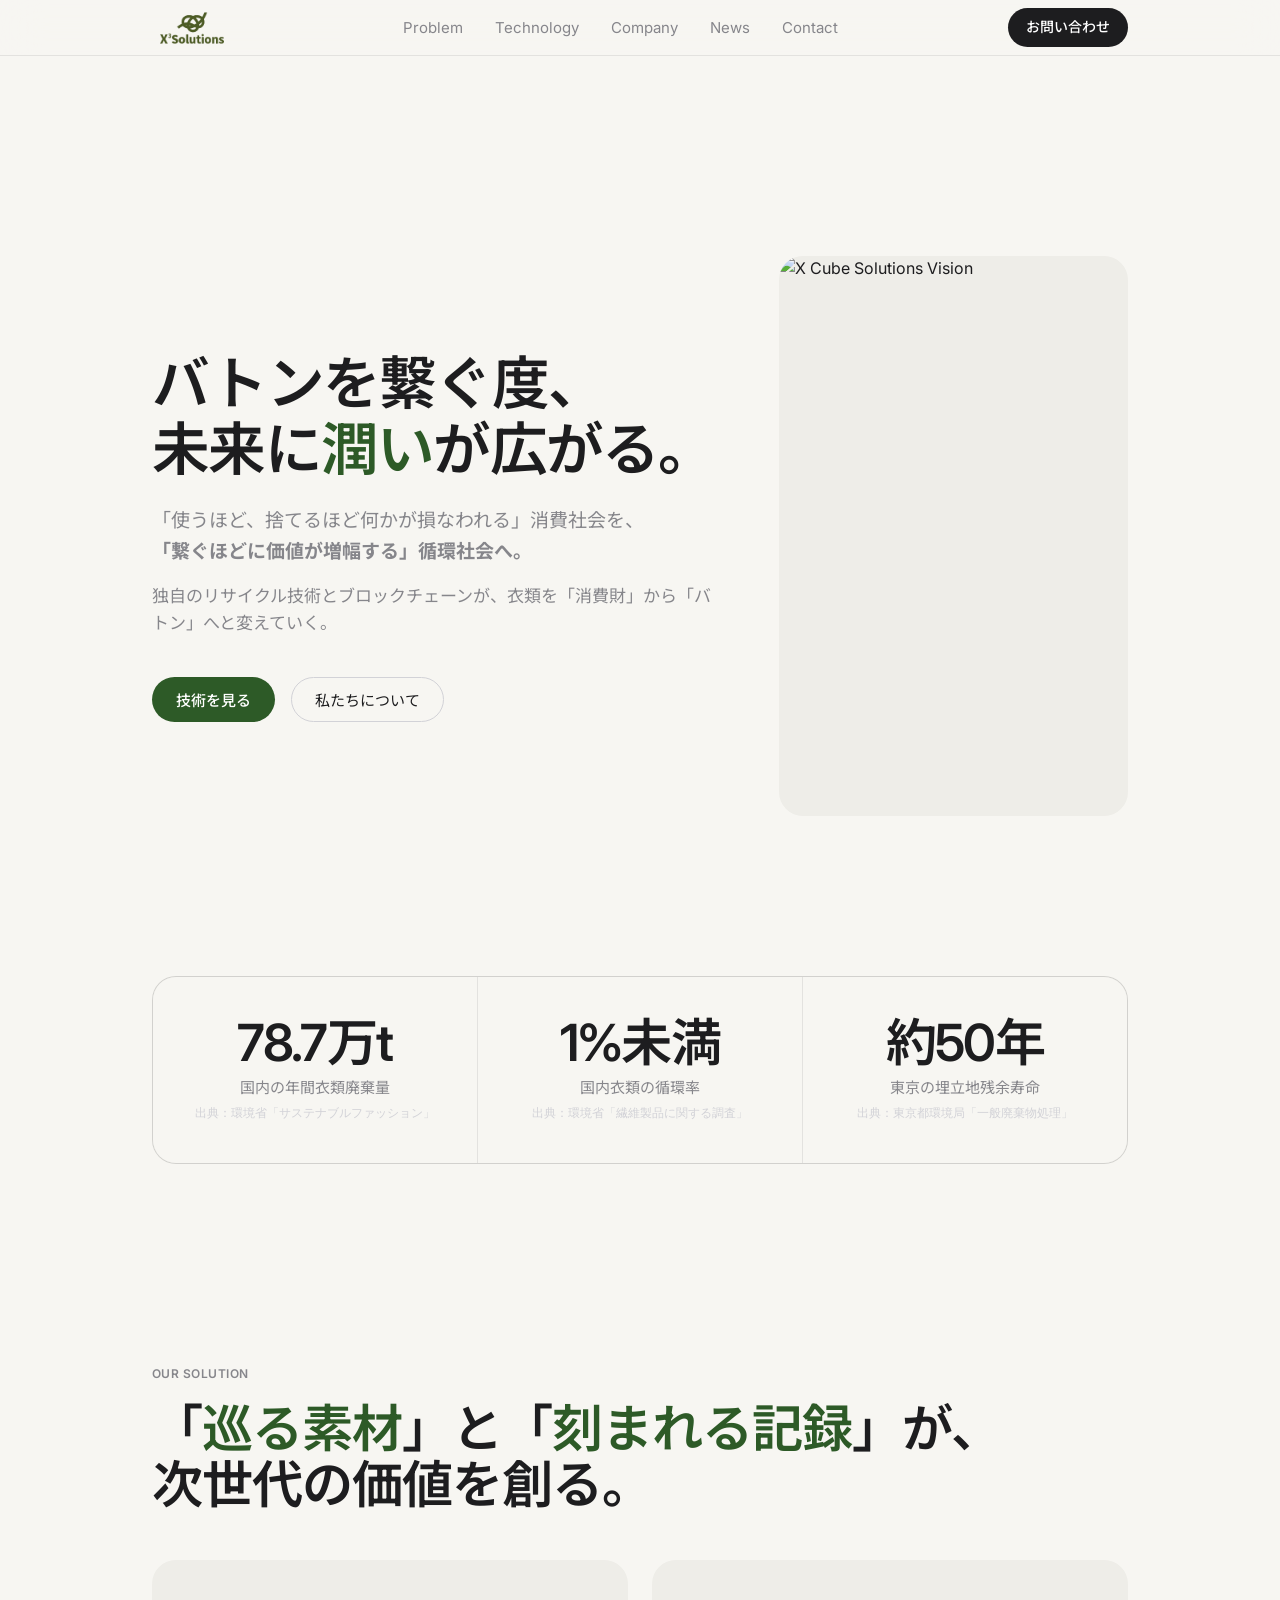
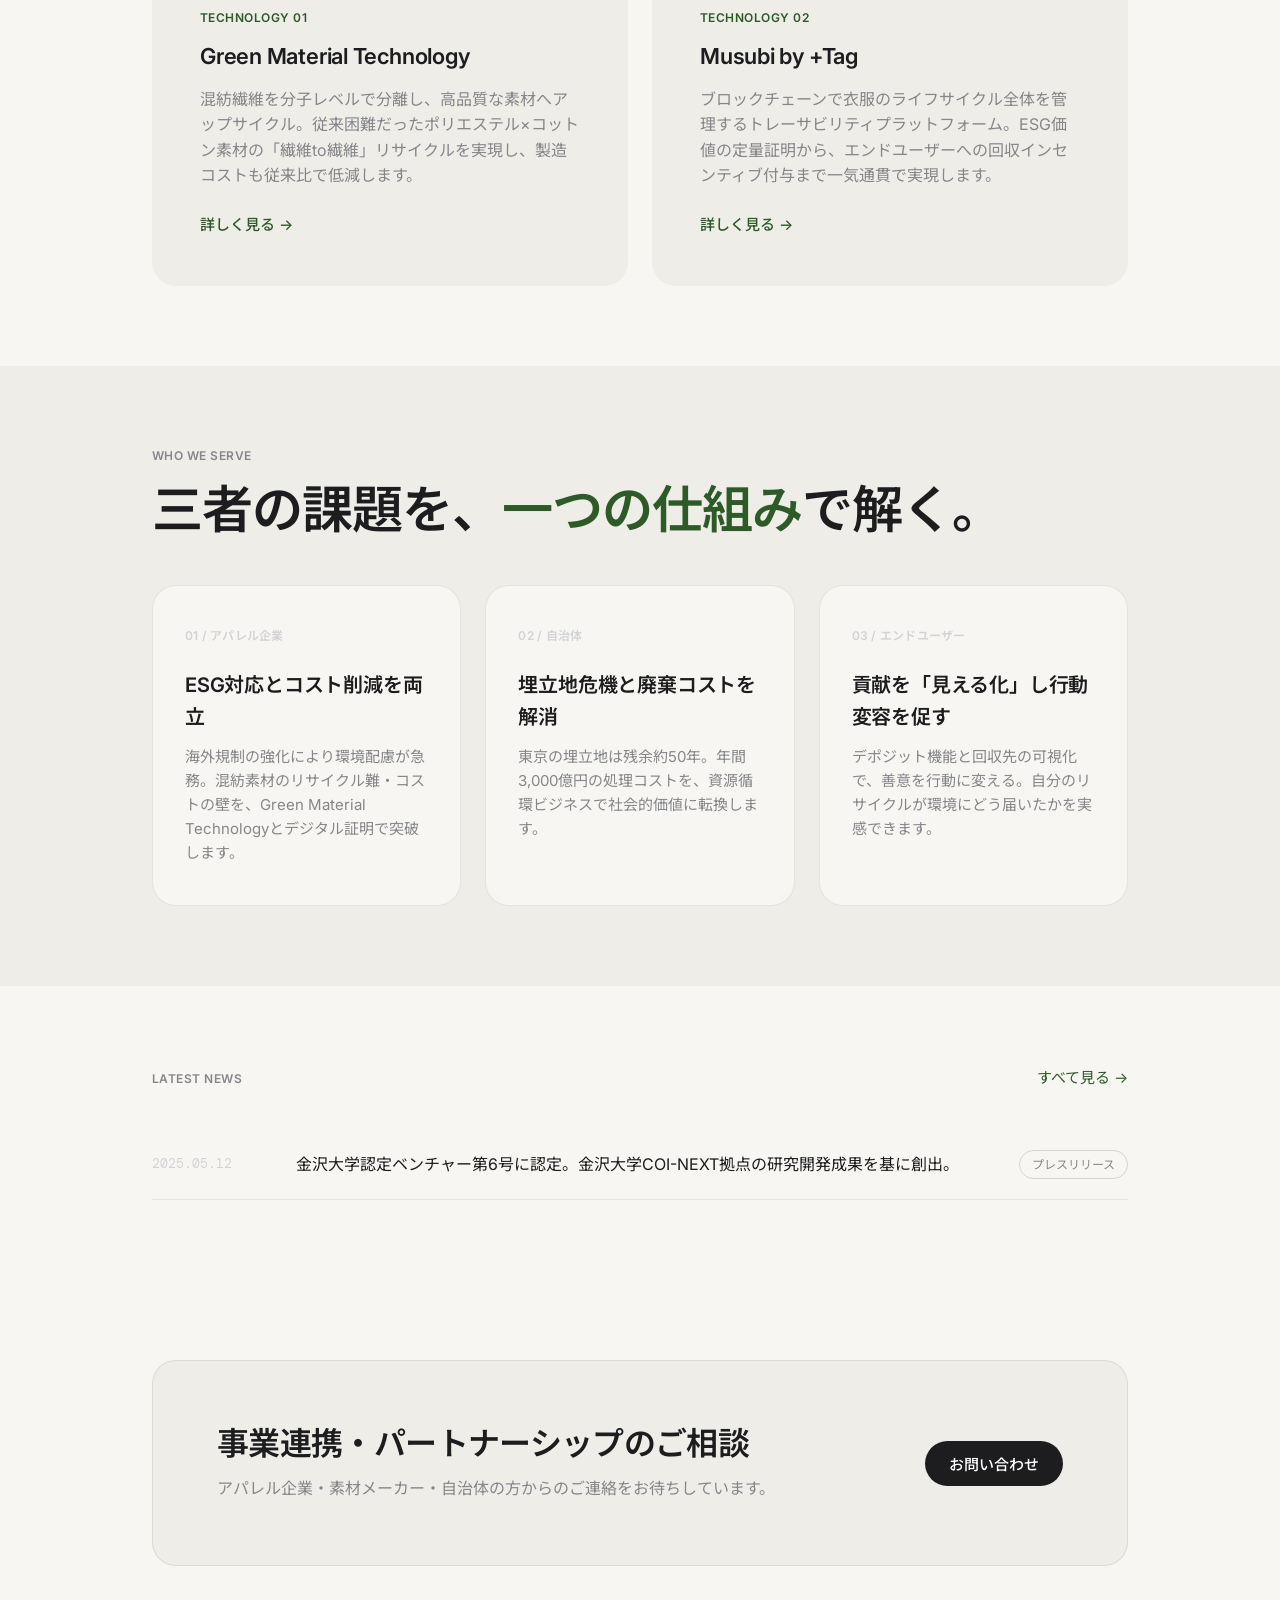
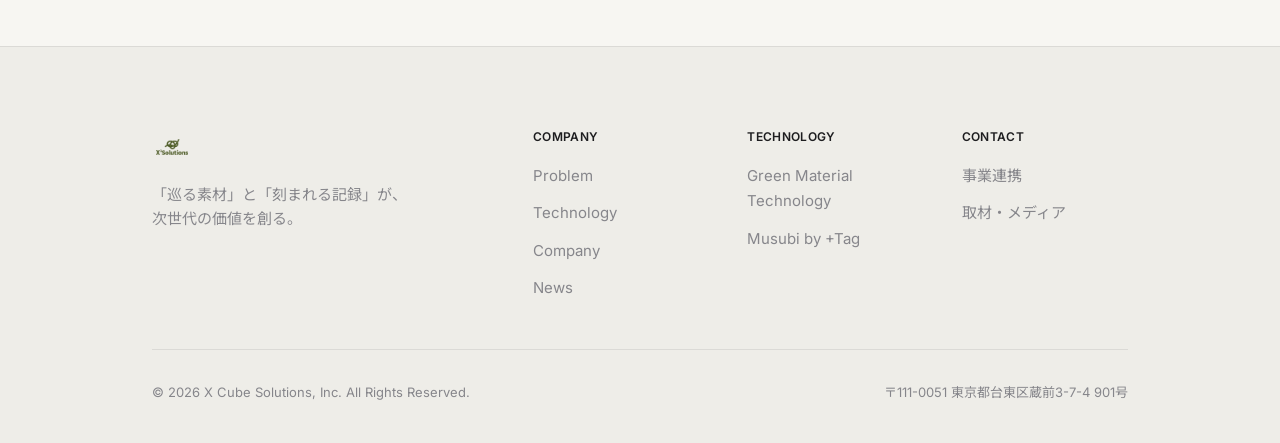
==== index.html @ 0c79f120 "Add files via upload" ====
<!DOCTYPE html>
<html lang="ja">
<head>
<meta charset="UTF-8">
<meta name="viewport" content="width=device-width, initial-scale=1.0">
<title>Home — X Cube Solutions</title>
<meta name="description" content="データ駆動型バイオ素材開発で社会の資源循環を加速します。">
<link rel="preconnect" href="https://fonts.googleapis.com">
<link href="https://fonts.googleapis.com/css2?family=Inter:wght@300;400;500;600;700&family=Noto+Sans+JP:wght@300;400;500;700&family=DM+Mono:wght@400;500&display=swap" rel="stylesheet">
<link rel="stylesheet" href="style.css">
</head>
<body>
<nav class="nav glass"><div class="nav-inner"><a href="" class="nav-logo"><img src="images/logo.png" alt="X Cube Solutions"></a><ul class="nav-links"><li><a href="problem/">Problem</a></li><li><a href="technology/">Technology</a></li><li><a href="company/">Company</a></li><li><a href="news/">News</a></li><li><a href="contact/">Contact</a></li></ul><a href="contact/" class="nav-cta">お問い合わせ</a></div></nav>
<div class="section">
    <div class="container">
      <div class="hero">
        <div class="hero-content">
          <h1 class="display fade-up">
            <span style="white-space:nowrap;">バトンを繋ぐ度、</span><br>
            <span style="white-space:nowrap;">未来に<em>潤い</em>が広がる。</span>
          </h1>
          <div class="fade-up delay-1" style="margin-top:24px;">
            <p class="body-lg">
              「使うほど、捨てるほど何かが損なわれる」消費社会を、<br>
              <strong>「繋ぐほどに価値が増幅する」循環社会へ。</strong>
            </p>
            <p class="body-md" style="margin-top:16px;">独自のリサイクル技術とブロックチェーンが、衣類を「消費財」から「バトン」へと変えていく。</p>
          </div>
          <div class="hero-actions fade-up delay-2">
            <button onclick="showPage('technology')" class="btn-primary">技術を見る</button>
            <button onclick="showPage('company')" class="btn-outline">私たちについて</button>
          </div>
        </div>
        <div class="hero-visual fade-up delay-1">
          <img src="images/images/hero_visual.jpg" alt="X Cube Solutions Vision">
        </div>
      </div>

      <div class="stat-strip fade-up">
        <div class="stat-strip-item">
          <div class="stat-num">78.7万t</div>
          <div class="stat-label">国内の年間衣類廃棄量</div>
          <div class="stat-cite">出典：環境省「サステナブルファッション」</div>
        </div>
        <div class="stat-strip-item">
          <div class="stat-num">1%未満</div>
          <div class="stat-label">国内衣類の循環率</div>
          <div class="stat-cite">出典：環境省「繊維製品に関する調査」</div>
        </div>
        <div class="stat-strip-item">
          <div class="stat-num">約50年</div>
          <div class="stat-label">東京の埋立地残余寿命</div>
          <div class="stat-cite">出典：東京都環境局「一般廃棄物処理」</div>
        </div>
      </div>
    </div>
  </div>

  <div class="section-sm">
    <div class="container">
      <div class="eyebrow fade-up">Our Solution</div>
      <h2 class="headline fade-up">「<em>巡る素材</em>」と「<em>刻まれる記録</em>」が、<br>次世代の価値を創る。</h2>
      <div class="solution-grid">
        <div class="solution-card fade-up delay-1">
          <div class="solution-card-tag">Technology 01</div>
          <h3>Green Material Technology</h3>
          <p>混紡繊維を分子レベルで分離し、高品質な素材へアップサイクル。従来困難だったポリエステル×コットン素材の「繊維to繊維」リサイクルを実現し、製造コストも従来比で低減します。</p>
          <button onclick="showPage('technology')" class="solution-card-link">詳しく見る →</button>
        </div>
        <div class="solution-card fade-up delay-2">
          <div class="solution-card-tag">Technology 02</div>
          <h3>Musubi by +Tag</h3>
          <p>ブロックチェーンで衣服のライフサイクル全体を管理するトレーサビリティプラットフォーム。ESG価値の定量証明から、エンドユーザーへの回収インセンティブ付与まで一気通貫で実現します。</p>
          <button onclick="showPage('technology')" class="solution-card-link">詳しく見る →</button>
        </div>
      </div>
    </div>
  </div>

  <div class="section-sm" style="background:var(--c-bg-secondary);">
    <div class="container">
      <div class="eyebrow fade-up">Who We Serve</div>
      <h2 class="headline fade-up">三者の課題を、<em>一つの仕組み</em>で解く。</h2>
      <div class="serve-grid">
        <div class="serve-card fade-up delay-1">
          <div class="serve-card-num">01 / アパレル企業</div>
          <h3>ESG対応とコスト削減を両立</h3>
          <p>海外規制の強化により環境配慮が急務。混紡素材のリサイクル難・コストの壁を、Green Material Technologyとデジタル証明で突破します。</p>
        </div>
        <div class="serve-card fade-up delay-2">
          <div class="serve-card-num">02 / 自治体</div>
          <h3>埋立地危機と廃棄コストを解消</h3>
          <p>東京の埋立地は残余約50年。年間3,000億円の処理コストを、資源循環ビジネスで社会的価値に転換します。</p>
        </div>
        <div class="serve-card fade-up delay-3">
          <div class="serve-card-num">03 / エンドユーザー</div>
          <h3>貢献を「見える化」し行動変容を促す</h3>
          <p>デポジット機能と回収先の可視化で、善意を行動に変える。自分のリサイクルが環境にどう届いたかを実感できます。</p>
        </div>
      </div>
    </div>
  </div>

  <div class="section-sm">
    <div class="container">
      <div style="display:flex;align-items:center;justify-content:space-between;margin-bottom:8px;">
        <div class="eyebrow" style="margin:0;">Latest News</div>
        <a href="#" onclick="showPage('news');return false;" style="font-size:15px;color:var(--c-moss);">すべて見る →</a>
      </div>
      <div class="news-list">
        <div class="news-item">
          <span class="news-date">2025.05.12</span>
          <span class="news-title">金沢大学認定ベンチャー第6号に認定。金沢大学COI-NEXT拠点の研究開発成果を基に創出。</span>
          <span class="news-tag">プレスリリース</span>
        </div>
      </div>
    </div>
  </div>

  <div class="container">
    <div class="cta-banner fade-up">
      <div>
        <h2>事業連携・パートナーシップのご相談</h2>
        <p>アパレル企業・素材メーカー・自治体の方からのご連絡をお待ちしています。</p>
      </div>
      <button onclick="showPage('contact')" class="btn-white">お問い合わせ</button>
    </div>
  </div>
</div>

<!-- PROBLEM -->
<footer class="footer"><div class="container"><div class="footer-top"><div class="footer-brand"><img src="images/logo.png" alt="X Cube Solutions" style="height:40px;width:auto;object-fit:contain;margin-bottom:16px;"><p>「巡る素材」と「刻まれる記録」が、<br>次世代の価値を創る。</p></div><div class="footer-col"><h4>Company</h4><ul><li><a href="problem/">Problem</a></li><li><a href="technology/">Technology</a></li><li><a href="company/">Company</a></li><li><a href="news/">News</a></li></ul></div><div class="footer-col"><h4>Technology</h4><ul><li><a href="technology/">Green Material Technology</a></li><li><a href="technology/">Musubi by +Tag</a></li></ul></div><div class="footer-col"><h4>Contact</h4><ul><li><a href="contact/">事業連携</a></li><li><a href="contact/">取材・メディア</a></li></ul></div></div><div class="footer-bottom"><span>© 2026 X Cube Solutions, Inc. All Rights Reserved.</span><span>〒111-0051 東京都台東区蔵前3-7-4 901号</span></div></div></footer>
<script src="main.js"></script>
</body>
</html>
---- style.css ----
:root {
  --c-ink: #1d1d1f;
  --c-ink-mid: #86868b;
  --c-ink-light: #d2d2d7;
  --c-bg: #f7f6f2;
  --c-bg-secondary: #eeede8;
  --c-bg-tertiary: #e2e0d9;
  --c-moss: #2d5a27;
  --c-moss-light: #4a8042;
  --c-moss-pale: rgba(45,90,39,0.07);
  --c-moss-muted: #c2d4bc;
  --c-accent: #1a3d17;
  --c-border: rgba(0,0,0,0.08);
  --c-border-strong: rgba(0,0,0,0.14);
  --f-sans: 'Inter','Noto Sans JP',-apple-system,BlinkMacSystemFont,sans-serif;
  --f-mono: 'DM Mono',monospace;
  --nav-h: 56px;
  --max-w: 1040px;
  --section-pad: 120px;
  --radius-sm: 12px; --radius-md: 18px; --radius-lg: 24px;
  --shadow-sm: 0 2px 8px rgba(0,0,0,0.04);
  --shadow-md: 0 8px 24px rgba(0,0,0,0.06);
}
*,*::before,*::after{box-sizing:border-box;margin:0;padding:0;}
html{scroll-behavior:smooth;}
body{font-family:var(--f-sans);background:var(--c-bg);color:var(--c-ink);font-size:16px;line-height:1.6;-webkit-font-smoothing:antialiased;}
a{color:inherit;text-decoration:none;}
img{display:block;max-width:100%;}
button{cursor:pointer;font-family:var(--f-sans);border:none;background:none;}

.glass{background:rgba(247,246,242,0.82);backdrop-filter:saturate(180%) blur(20px);-webkit-backdrop-filter:saturate(180%) blur(20px);}

/* NAV */
.nav{position:sticky;top:0;z-index:100;height:var(--nav-h);border-bottom:1px solid var(--c-border);display:flex;align-items:center;}
.nav-inner{width:100%;max-width:var(--max-w);margin:0 auto;padding:0 32px;display:flex;align-items:center;justify-content:space-between;}
.nav-logo{display:flex;align-items:center;gap:8px;}
.nav-logo img{height:80px;width:auto;object-fit:contain;}
.nav-links{display:flex;align-items:center;gap:32px;list-style:none;}
.nav-links a{font-size:15px;font-weight:400;color:var(--c-ink-mid);transition:color 0.2s;}
.nav-links a:hover,.nav-links a.active{color:var(--c-ink);}
.nav-cta{font-size:14px;font-weight:500;padding:8px 18px;background:var(--c-ink);color:white;border-radius:999px;transition:opacity 0.2s;}
.nav-cta:hover{opacity:0.8;}

/* LAYOUT */
.container{max-width:var(--max-w);margin:0 auto;padding:0 32px;}
.section{padding:var(--section-pad) 0;}
.section-sm{padding:80px 0;}
.divider{border:none;border-top:1px solid var(--c-border);}

/* TYPOGRAPHY */
.eyebrow{font-size:12px;font-weight:600;letter-spacing:0.04em;text-transform:uppercase;color:var(--c-ink-mid);margin-bottom:16px;}
.display{font-size:clamp(40px,4.5vw,64px);font-weight:600;line-height:1.15;letter-spacing:-0.03em;word-break:keep-all;}
.display em{font-style:normal;color:var(--c-moss);}
.headline{font-size:clamp(32px,4vw,52px);font-weight:600;line-height:1.1;letter-spacing:-0.02em;}
.headline em{font-style:normal;color:var(--c-moss);}
.body-lg{font-size:19px;line-height:1.6;color:var(--c-ink-mid);font-weight:400;}
.body-md{font-size:17px;line-height:1.6;color:var(--c-ink-mid);}
.body-sm{font-size:15px;line-height:1.6;color:var(--c-ink-mid);}

/* BUTTONS */
.btn-primary{display:inline-flex;align-items:center;gap:8px;font-size:15px;font-weight:500;padding:12px 24px;background:var(--c-moss);color:white;border-radius:999px;transition:all 0.2s;}
.btn-primary:hover{background:var(--c-accent);transform:scale(1.02);}
.btn-outline{display:inline-flex;align-items:center;gap:8px;font-size:15px;font-weight:400;padding:11px 23px;border:1px solid var(--c-ink-light);color:var(--c-ink);border-radius:999px;transition:all 0.2s;}
.btn-outline:hover{border-color:var(--c-ink);background:var(--c-bg-secondary);}
.btn-white{display:inline-flex;align-items:center;gap:8px;font-size:15px;font-weight:500;padding:12px 24px;background:white;color:var(--c-ink);border-radius:999px;white-space:nowrap;transition:transform 0.2s;}
.btn-white:hover{transform:scale(1.02);}

/* CTA BANNER */
.cta-banner{background:var(--c-bg-secondary);border-radius:var(--radius-lg);padding:64px;display:flex;align-items:center;justify-content:space-between;gap:40px;margin:80px 0;border:1px solid var(--c-border);}
.cta-banner h2{font-size:clamp(22px,3vw,32px);font-weight:600;color:var(--c-ink);line-height:1.2;letter-spacing:-0.02em;}
.cta-banner p{font-size:16px;color:var(--c-ink-mid);margin-top:12px;}
.cta-banner .btn-white{background:var(--c-ink);color:white;}

/* FOOTER */
.footer{background:var(--c-bg-secondary);color:var(--c-ink);padding:80px 0 40px;border-top:1px solid var(--c-border);}
.footer-top{display:grid;grid-template-columns:2fr 1fr 1fr 1fr;gap:48px;padding-bottom:48px;border-bottom:1px solid var(--c-border);}
.footer-brand p{font-size:15px;color:var(--c-ink-mid);line-height:1.6;margin-top:12px;max-width:280px;}
.footer-col h4{font-size:12px;font-weight:600;color:var(--c-ink);margin-bottom:16px;letter-spacing:0.03em;text-transform:uppercase;}
.footer-col ul{list-style:none;display:flex;flex-direction:column;gap:12px;}
.footer-col ul li a{font-size:15px;color:var(--c-ink-mid);transition:color 0.2s;}
.footer-col ul li a:hover{color:var(--c-ink);}
.footer-bottom{margin-top:32px;display:flex;align-items:center;justify-content:space-between;font-size:13px;color:var(--c-ink-mid);}

/* ANIMATIONS */
.fade-up{opacity:0;transform:translateY(24px);transition:opacity 0.8s cubic-bezier(0.16,1,0.3,1),transform 0.8s cubic-bezier(0.16,1,0.3,1);}
.fade-up.visible{opacity:1;transform:translateY(0);}
.delay-1{transition-delay:0.1s;} .delay-2{transition-delay:0.2s;} .delay-3{transition-delay:0.3s;}
 /* removed - nav is sticky not fixed */

/* SITE NAV */
.site-nav{background:var(--c-bg-secondary);border-bottom:1px solid var(--c-border);padding:0 32px;display:flex;overflow-x:auto;}
.site-nav-btn{padding:12px 18px;font-size:14px;font-weight:400;color:var(--c-ink-mid);border:none;background:none;border-bottom:2px solid transparent;margin-bottom:-1px;cursor:pointer;white-space:nowrap;font-family:var(--f-sans);transition:color 0.2s;}
.site-nav-btn.active{color:var(--c-moss);font-weight:600;border-bottom-color:var(--c-moss);}

/* HOME */
.hero{display:grid;grid-template-columns:1fr 1fr;align-items:center;gap:64px;padding:80px 0;}
.hero-visual{width:100%;height:560px;border-radius:var(--radius-lg);overflow:hidden;background:var(--c-bg-secondary);}
.hero-visual img{width:100%;height:100%;object-fit:cover;}
.hero-actions{margin-top:40px;display:flex;align-items:center;gap:16px;flex-wrap:wrap;}

.stat-strip{display:grid;grid-template-columns:repeat(3,1fr);gap:1px;background:var(--c-border);border:1px solid var(--c-border);border-radius:var(--radius-lg);overflow:hidden;margin-top:80px;}
.stat-strip-item{background:var(--c-bg);padding:40px;text-align:center;}
.stat-num{font-size:clamp(36px,4vw,52px);font-weight:600;line-height:1;letter-spacing:-0.03em;color:var(--c-ink);margin-bottom:8px;}
.stat-label{font-size:15px;color:var(--c-ink-mid);}
.stat-cite{font-size:12px;color:var(--c-ink-light);margin-top:4px;font-family:var(--f-mono);}

.solution-grid{display:grid;grid-template-columns:1fr 1fr;gap:24px;margin-top:48px;}
.solution-card{background:var(--c-bg-secondary);padding:48px;border-radius:var(--radius-lg);transition:transform 0.3s,background 0.3s;}
.solution-card:hover{transform:scale(1.01);background:var(--c-bg-tertiary);}
.solution-card-tag{font-size:12px;font-weight:600;color:var(--c-moss);margin-bottom:12px;letter-spacing:0.04em;text-transform:uppercase;}
.solution-card h3{font-size:22px;font-weight:600;letter-spacing:-0.01em;margin-bottom:12px;}
.solution-card p{font-size:16px;color:var(--c-ink-mid);line-height:1.6;}
.solution-card-link{margin-top:24px;font-size:15px;color:var(--c-moss);font-weight:500;display:inline-flex;align-items:center;gap:4px;cursor:pointer;background:none;border:none;font-family:var(--f-sans);}

.serve-grid{display:grid;grid-template-columns:repeat(3,1fr);gap:24px;margin-top:48px;}
.serve-card{padding:40px 32px;border:1px solid var(--c-border);border-radius:var(--radius-lg);background:var(--c-bg);}
.serve-card-num{font-size:12px;font-weight:600;color:var(--c-ink-light);margin-bottom:24px;letter-spacing:0.02em;}
.serve-card h3{font-size:20px;font-weight:600;margin-bottom:12px;letter-spacing:-0.01em;}
.serve-card p{font-size:15px;color:var(--c-ink-mid);line-height:1.6;}

.news-list{margin-top:40px;}
.news-item{display:grid;grid-template-columns:120px 1fr auto;gap:24px;align-items:center;padding:20px 0;border-bottom:1px solid var(--c-border);}
.news-date{font-family:var(--f-mono);font-size:13px;color:var(--c-ink-light);}
.news-title{font-size:16px;font-weight:400;}
.news-tag{font-size:12px;padding:4px 12px;border:1px solid var(--c-border-strong);border-radius:999px;color:var(--c-ink-mid);white-space:nowrap;}

/* PROBLEM */
.problem-hero{background:var(--c-bg-secondary);padding:100px 0 80px;text-align:center;}
.problem-grid{display:grid;grid-template-columns:repeat(3,1fr);gap:24px;margin-top:60px;}
.problem-item{padding:40px;background:var(--c-bg);border-radius:var(--radius-lg);border:1px solid var(--c-border);}
.problem-tag{font-size:12px;font-weight:600;color:var(--c-ink-mid);margin-bottom:16px;letter-spacing:0.02em;}
.problem-num{font-size:clamp(36px,4vw,52px);font-weight:700;color:var(--c-ink);line-height:1;letter-spacing:-0.03em;margin-bottom:12px;}
.problem-desc{font-size:15px;color:var(--c-ink-mid);line-height:1.5;}
.problem-detail-grid{display:grid;grid-template-columns:1fr 1fr;gap:32px;margin-top:48px;}
.problem-detail-card{background:var(--c-bg-secondary);border-radius:var(--radius-lg);padding:48px;}
.problem-detail-card h3{font-size:22px;font-weight:600;margin-bottom:16px;letter-spacing:-0.01em;}
.hint-box{margin-top:24px;padding:16px 20px;background:var(--c-moss-pale);border-radius:var(--radius-sm);font-size:15px;color:var(--c-moss);font-weight:500;}
.actor-grid{display:grid;grid-template-columns:repeat(3,1fr);gap:24px;margin-top:48px;}
.actor-card{padding:40px 32px;border-radius:var(--radius-lg);border:1px solid var(--c-border);background:var(--c-bg);}
.actor-card.highlight{background:var(--c-moss-pale);}
.actor-card h3{font-size:20px;font-weight:600;margin-bottom:20px;letter-spacing:-0.01em;}
.actor-card ul{list-style:none;padding:0;}
.actor-card ul li{font-size:15px;color:var(--c-ink-mid);padding:10px 0;border-bottom:1px solid var(--c-border);display:flex;gap:12px;line-height:1.5;}
.actor-card ul li::before{content:'—';color:var(--c-ink-light);flex-shrink:0;}
.actor-card ul li:last-child{border-bottom:none;}

/* TECHNOLOGY */
.tech-overview{display:grid;grid-template-columns:1fr 1fr;gap:80px;align-items:start;padding:80px 0;border-top:1px solid var(--c-border);border-bottom:1px solid var(--c-border);margin-top:60px;}
.tech-overview h2{font-size:30px;font-weight:600;line-height:1.2;margin-bottom:20px;letter-spacing:-0.01em;}
.tech-steps{display:flex;flex-direction:column;gap:0;}
.tech-step{display:flex;gap:20px;align-items:flex-start;padding:20px 0;border-bottom:1px solid var(--c-border);}
.tech-step:last-child{border-bottom:none;}
.tech-step-num{font-size:17px;font-weight:600;color:var(--c-moss);width:32px;flex-shrink:0;}
.tech-step h4{font-size:17px;font-weight:600;margin-bottom:6px;}
.tech-step p{font-size:15px;color:var(--c-ink-mid);line-height:1.5;}
.product-block{margin-top:120px;display:grid;grid-template-columns:1fr 2fr;gap:80px;align-items:start;padding-top:80px;border-top:1px solid var(--c-border);}
.product-label-col{position:sticky;top:80px;}
.product-label-col h2{font-size:36px;font-weight:600;line-height:1.1;letter-spacing:-0.02em;}
.product-label-col h2 em{font-style:italic;font-weight:400;color:var(--c-moss);}
.feature-list{display:flex;flex-direction:column;gap:24px;}
.feature-item{padding:40px;border-radius:var(--radius-lg);background:var(--c-bg-secondary);}
.feature-item h4{font-size:20px;font-weight:600;margin-bottom:12px;letter-spacing:-0.01em;}
.feature-item p{font-size:16px;color:var(--c-ink-mid);line-height:1.6;}
.diff-bar{margin-top:12px;background:var(--c-bg);border-radius:var(--radius-md);padding:24px;border:1px solid var(--c-border);}
.diff-grid{display:grid;grid-template-columns:1fr 1fr 1fr;gap:1px;background:var(--c-border);border:1px solid var(--c-border);border-radius:var(--radius-sm);overflow:hidden;margin-top:16px;}
.diff-cell{background:var(--c-bg);padding:16px;text-align:center;font-size:15px;}
.diff-cell.header{background:var(--c-bg-secondary);font-weight:600;font-size:13px;color:var(--c-ink);}
.diff-cell.us{color:var(--c-moss);font-weight:600;}
.diff-cell.no{color:var(--c-ink-mid);}

/* COMPANY */
.mission-block{text-align:center;margin-top:80px;background:var(--c-bg-secondary);border-radius:var(--radius-lg);padding:80px 64px;}
.mission-block blockquote{font-size:clamp(24px,3.5vw,40px);font-weight:600;line-height:1.2;letter-spacing:-0.02em;margin-bottom:32px;}
.mission-block blockquote strong{color:var(--c-moss);}
.vision-block{max-width:680px;margin:0 auto;font-size:17px;color:var(--c-ink-mid);line-height:1.6;}
.edo-section{display:grid;grid-template-columns:1fr 1fr;gap:80px;align-items:start;margin-top:120px;padding-top:80px;border-top:1px solid var(--c-border);}
.edo-timeline{display:flex;flex-direction:column;position:relative;padding-left:20px;border-left:2px solid var(--c-bg-tertiary);}
.edo-item{padding:0 0 48px 32px;position:relative;}
.edo-item:last-child{padding-bottom:0;}
.edo-dot{position:absolute;left:-41px;top:4px;width:18px;height:18px;border-radius:50%;background:var(--c-bg-tertiary);border:4px solid var(--c-bg);}
.edo-item.active .edo-dot{background:var(--c-moss);}
.edo-item h4{font-size:20px;font-weight:600;margin-bottom:10px;letter-spacing:-0.01em;}
.edo-item p{font-size:15px;color:var(--c-ink-mid);line-height:1.5;}
.founder-block{background:var(--c-bg-secondary);border-radius:var(--radius-lg);padding:64px;margin-top:80px;}
.founder-name{font-size:22px;font-weight:600;margin-bottom:4px;}
.founder-role{font-size:14px;color:var(--c-ink-mid);margin-bottom:28px;font-family:var(--f-mono);}
.founder-story{font-size:17px;color:var(--c-ink);line-height:1.7;}
.team-section{margin-top:120px;padding-top:80px;border-top:1px solid var(--c-border);}
.team-tagline{font-size:clamp(22px,3vw,36px);font-weight:600;line-height:1.2;margin-bottom:56px;letter-spacing:-0.02em;max-width:600px;}
.team-tagline em{font-style:normal;color:var(--c-moss);}
.team-grid{display:grid;grid-template-columns:repeat(3,1fr);gap:32px;}
.team-card{background:var(--c-bg);border:1px solid var(--c-border);border-radius:var(--radius-lg);padding:40px 32px;transition:transform 0.3s,box-shadow 0.3s;}
.team-card:hover{transform:translateY(-4px);box-shadow:var(--shadow-md);}
.team-avatar{width:88px;height:88px;border-radius:50%;background:var(--c-bg-secondary);margin-bottom:24px;overflow:hidden;}
.team-avatar img{width:100%;height:100%;object-fit:cover;}
.team-name{font-size:20px;font-weight:600;margin-bottom:4px;}
.team-role{font-size:13px;color:var(--c-moss);margin-bottom:16px;font-family:var(--f-mono);letter-spacing:0.04em;text-transform:uppercase;}
.team-bio{font-size:15px;color:var(--c-ink-mid);line-height:1.6;}

/* IMPACT */
.impact-placeholder{display:grid;grid-template-columns:repeat(4,1fr);gap:16px;margin-top:48px;}
.impact-stat{background:var(--c-bg);border:1px solid var(--c-border);border-radius:var(--radius-lg);padding:32px 24px;text-align:center;}
.impact-stat-num{font-size:36px;font-weight:700;color:var(--c-bg-tertiary);letter-spacing:-0.02em;border-bottom:1px dashed var(--c-border-strong);padding-bottom:12px;margin-bottom:12px;font-family:var(--f-mono);}
.impact-stat-label{font-size:14px;color:var(--c-ink-light);line-height:1.5;}
.sdg-grid{display:grid;grid-template-columns:repeat(4,1fr);gap:16px;margin-top:24px;}
.sdg-card{padding:20px;background:var(--c-bg);border-radius:var(--radius-md);text-align:center;border:1px solid var(--c-border);}
.sdg-num{font-size:24px;font-weight:700;color:var(--c-moss);}
.sdg-label{font-size:13px;color:var(--c-ink-mid);margin-top:4px;line-height:1.5;}

/* NEWS */
.news-grid{display:grid;grid-template-columns:repeat(3,1fr);gap:32px;margin-top:48px;}
.news-card{background:var(--c-bg);border-radius:var(--radius-lg);overflow:hidden;transition:transform 0.3s,box-shadow 0.3s;border:1px solid var(--c-border);display:block;}
.news-card:hover{transform:translateY(-4px);box-shadow:var(--shadow-md);}
.news-card-img{height:200px;background:var(--c-bg-secondary);overflow:hidden;}
.news-card-img img{width:100%;height:100%;object-fit:cover;}
.news-card-body{padding:32px;}
.news-card-meta{display:flex;align-items:center;gap:10px;margin-bottom:12px;}
.news-card-date{font-family:var(--f-mono);font-size:13px;color:var(--c-ink-light);}
.news-card h3{font-size:17px;font-weight:600;line-height:1.4;margin-bottom:8px;}
.news-card p{font-size:15px;color:var(--c-ink-mid);line-height:1.6;}
.news-card-link{display:inline-flex;align-items:center;gap:4px;margin-top:16px;font-size:15px;color:var(--c-moss);font-weight:500;}
.press-box{margin-top:60px;padding:40px;background:var(--c-bg-secondary);border-radius:var(--radius-lg);border:1px solid var(--c-border);}

/* CONTACT */
.contact-grid{display:grid;grid-template-columns:1fr 1fr;gap:80px;margin-top:60px;}
.contact-type-list{display:flex;flex-direction:column;gap:12px;margin-top:32px;}
.contact-type{display:flex;align-items:center;gap:16px;padding:20px 24px;border:1px solid var(--c-border);border-radius:var(--radius-md);background:var(--c-bg);cursor:pointer;transition:all 0.2s;}
.contact-type:hover,.contact-type.active{border-color:var(--c-moss);background:var(--c-moss-pale);}
.contact-type h4{font-size:16px;font-weight:600;margin-bottom:2px;}
.contact-type p{font-size:14px;color:var(--c-ink-mid);}
.contact-form{display:flex;flex-direction:column;gap:20px;}
.form-group{display:flex;flex-direction:column;gap:8px;}
.form-label{font-size:14px;font-weight:500;color:var(--c-ink-mid);}
.form-input,.form-textarea{width:100%;padding:12px 16px;border:1px solid var(--c-border-strong);border-radius:var(--radius-sm);font-family:var(--f-sans);font-size:16px;color:var(--c-ink);background:var(--c-bg);transition:border-color 0.2s;}
.form-input:focus,.form-textarea:focus{outline:none;border-color:var(--c-moss);}
.form-textarea{resize:vertical;min-height:120px;}
.address-block{margin-top:48px;padding:24px;border:1px solid var(--c-border);border-radius:var(--radius-md);background:var(--c-bg-secondary);}

/* ===== MOBILE (max-width: 768px) ===== */
@media (max-width: 768px) {
  :root {
    --section-pad: 64px;
    --nav-h: 52px;
  }

  /* NAV */
  .nav-inner { padding: 0 20px; }
  .nav-logo img { height: 52px; }
  .nav-links { display: none; }
  .nav-cta { font-size: 13px; padding: 6px 14px; }

  /* SITE NAV */
  .site-nav { padding: 0 16px; }
  .site-nav-btn { padding: 10px 14px; font-size: 13px; }

  /* LAYOUT */
  .container { padding: 0 20px; }
  .section { padding: 56px 0; }
  .section-sm { padding: 48px 0; }

  /* TYPOGRAPHY */
  .display { font-size: clamp(32px, 8vw, 44px); }
  .headline { font-size: clamp(26px, 7vw, 36px); }
  .body-lg { font-size: 17px; }
  .body-md { font-size: 16px; }

  /* HOME HERO */
  .hero {
    grid-template-columns: 1fr;
    gap: 40px;
    padding: 40px 0;
  }
  .hero-visual { height: 280px; }

  /* STAT STRIP */
  .stat-strip { grid-template-columns: 1fr; gap: 0; }
  .stat-strip-item { padding: 28px 24px; border-bottom: 1px solid var(--c-border); }
  .stat-strip-item:last-child { border-bottom: none; }
  .stat-num { font-size: 40px; }

  /* SOLUTION */
  .solution-grid { grid-template-columns: 1fr; gap: 16px; }
  .solution-card { padding: 32px 24px; }

  /* SERVE */
  .serve-grid { grid-template-columns: 1fr; gap: 16px; }
  .serve-card { padding: 28px 20px; }

  /* CTA BANNER */
  .cta-banner {
    flex-direction: column;
    padding: 40px 24px;
    gap: 24px;
    text-align: center;
  }

  /* FOOTER */
  .footer-top {
    grid-template-columns: 1fr;
    gap: 32px;
  }
  .footer-bottom {
    flex-direction: column;
    gap: 8px;
    text-align: center;
  }

  /* PROBLEM */
  .problem-hero { padding: 80px 0 48px; }
  .problem-hero .display { font-size: clamp(22px, 5.5vw, 32px); word-break: keep-all; overflow-wrap: anywhere; }
  .problem-grid { grid-template-columns: 1fr; gap: 16px; }
  .problem-detail-grid { grid-template-columns: 1fr; gap: 16px; }
  .actor-grid { grid-template-columns: 1fr; gap: 16px; }

  /* TECHNOLOGY */
  .tech-overview { grid-template-columns: 1fr; gap: 40px; padding: 48px 0; }
  .product-block {
    grid-template-columns: 1fr;
    gap: 32px;
    margin-top: 64px;
    padding-top: 48px;
  }
  .product-label-col { position: static; }
  .product-label-col h2 { font-size: 28px; }
  .feature-item { padding: 28px 20px; }
  .feature-item h4 { font-size: 18px; }

  /* COMPANY */
  .mission-block { padding: 40px 24px; }
  .mission-block blockquote { font-size: clamp(20px, 6vw, 28px); }
  .edo-section { grid-template-columns: 1fr; gap: 48px; margin-top: 64px; padding-top: 48px; }
  .founder-block { padding: 36px 24px; }
  .team-grid { grid-template-columns: 1fr; gap: 20px; }
  .team-section { margin-top: 64px; padding-top: 48px; }
  .team-tagline { font-size: clamp(20px, 6vw, 28px); margin-bottom: 36px; }

  /* NEWS */
  .news-grid { grid-template-columns: 1fr; gap: 20px; }
  .press-box { padding: 28px 20px; }

  /* CONTACT */
  .contact-grid { grid-template-columns: 1fr; gap: 48px; }

  /* IMPACT */
  .impact-placeholder { grid-template-columns: 1fr 1fr; gap: 12px; }
  .sdg-grid { grid-template-columns: 1fr 1fr; gap: 12px; }

  /* NEWS LIST (home) */
  .news-item { grid-template-columns: 1fr; gap: 8px; }
  .news-tag { align-self: flex-start; }
}
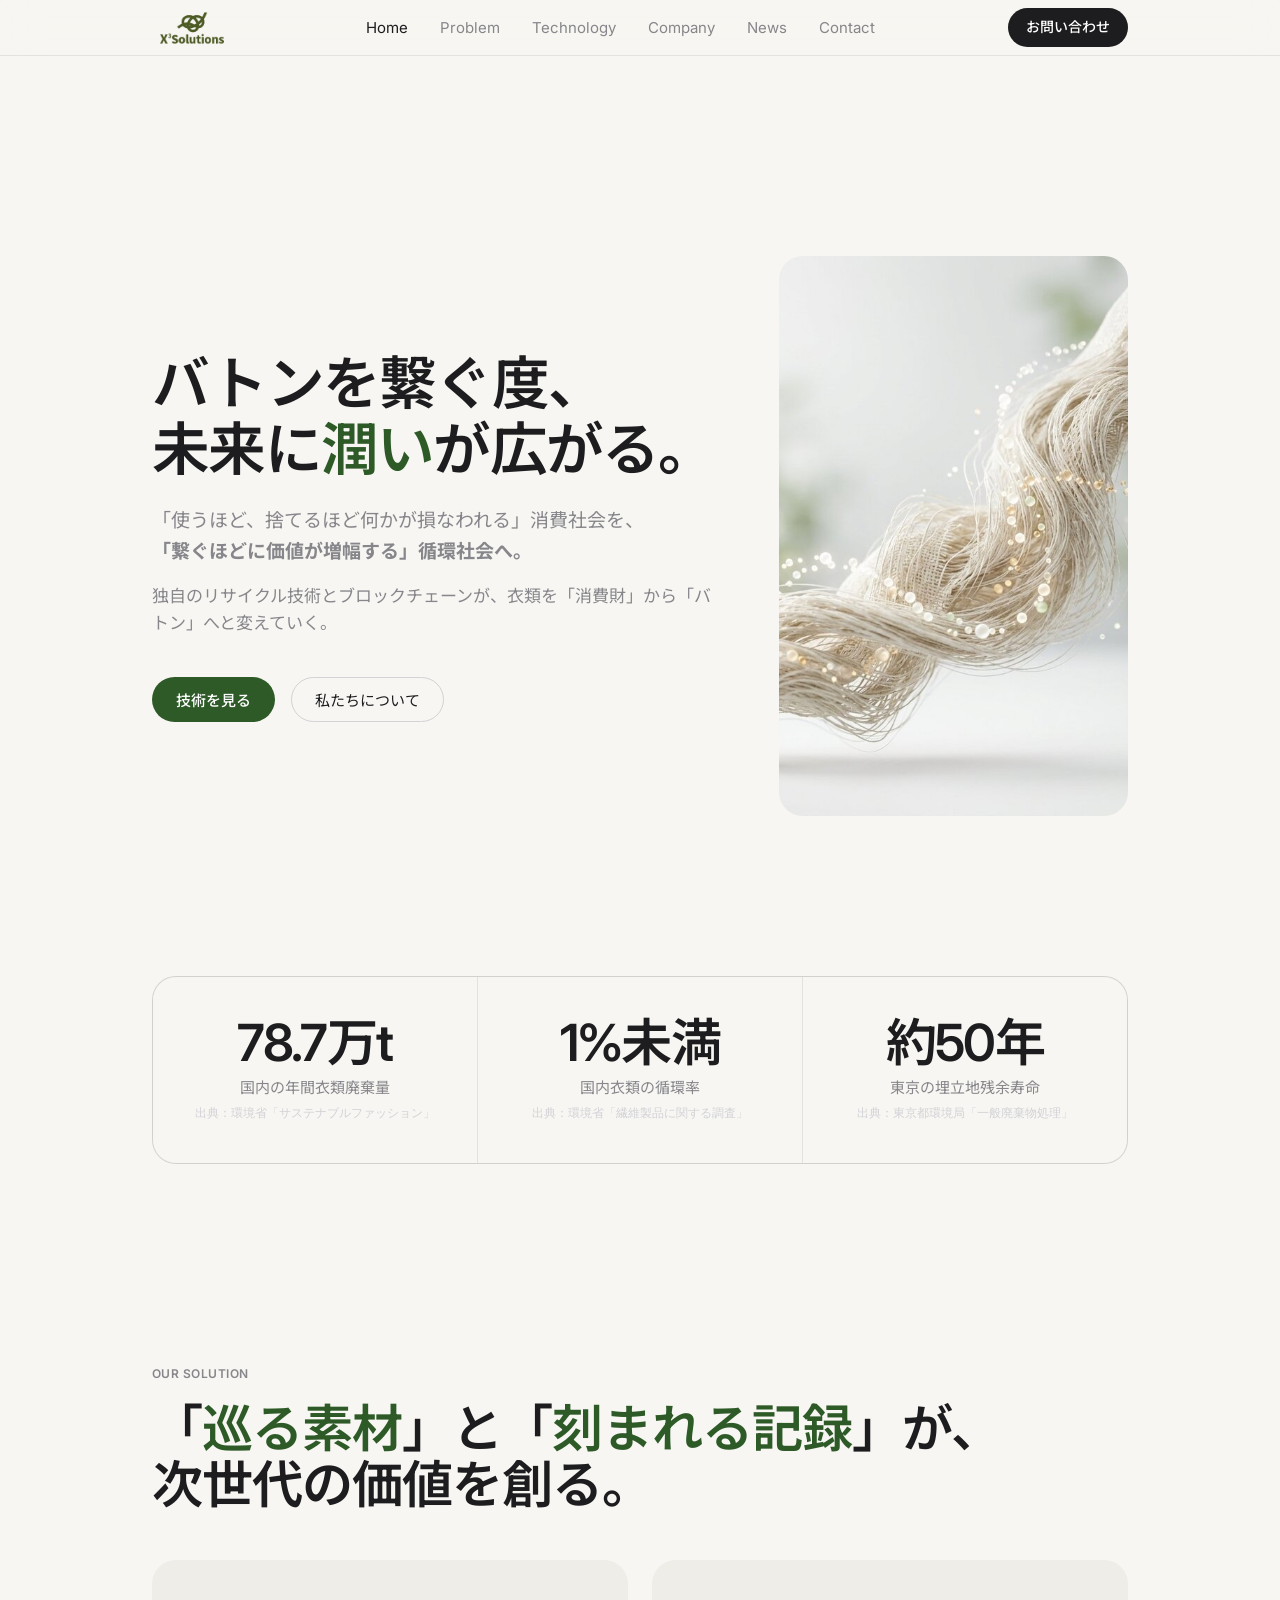
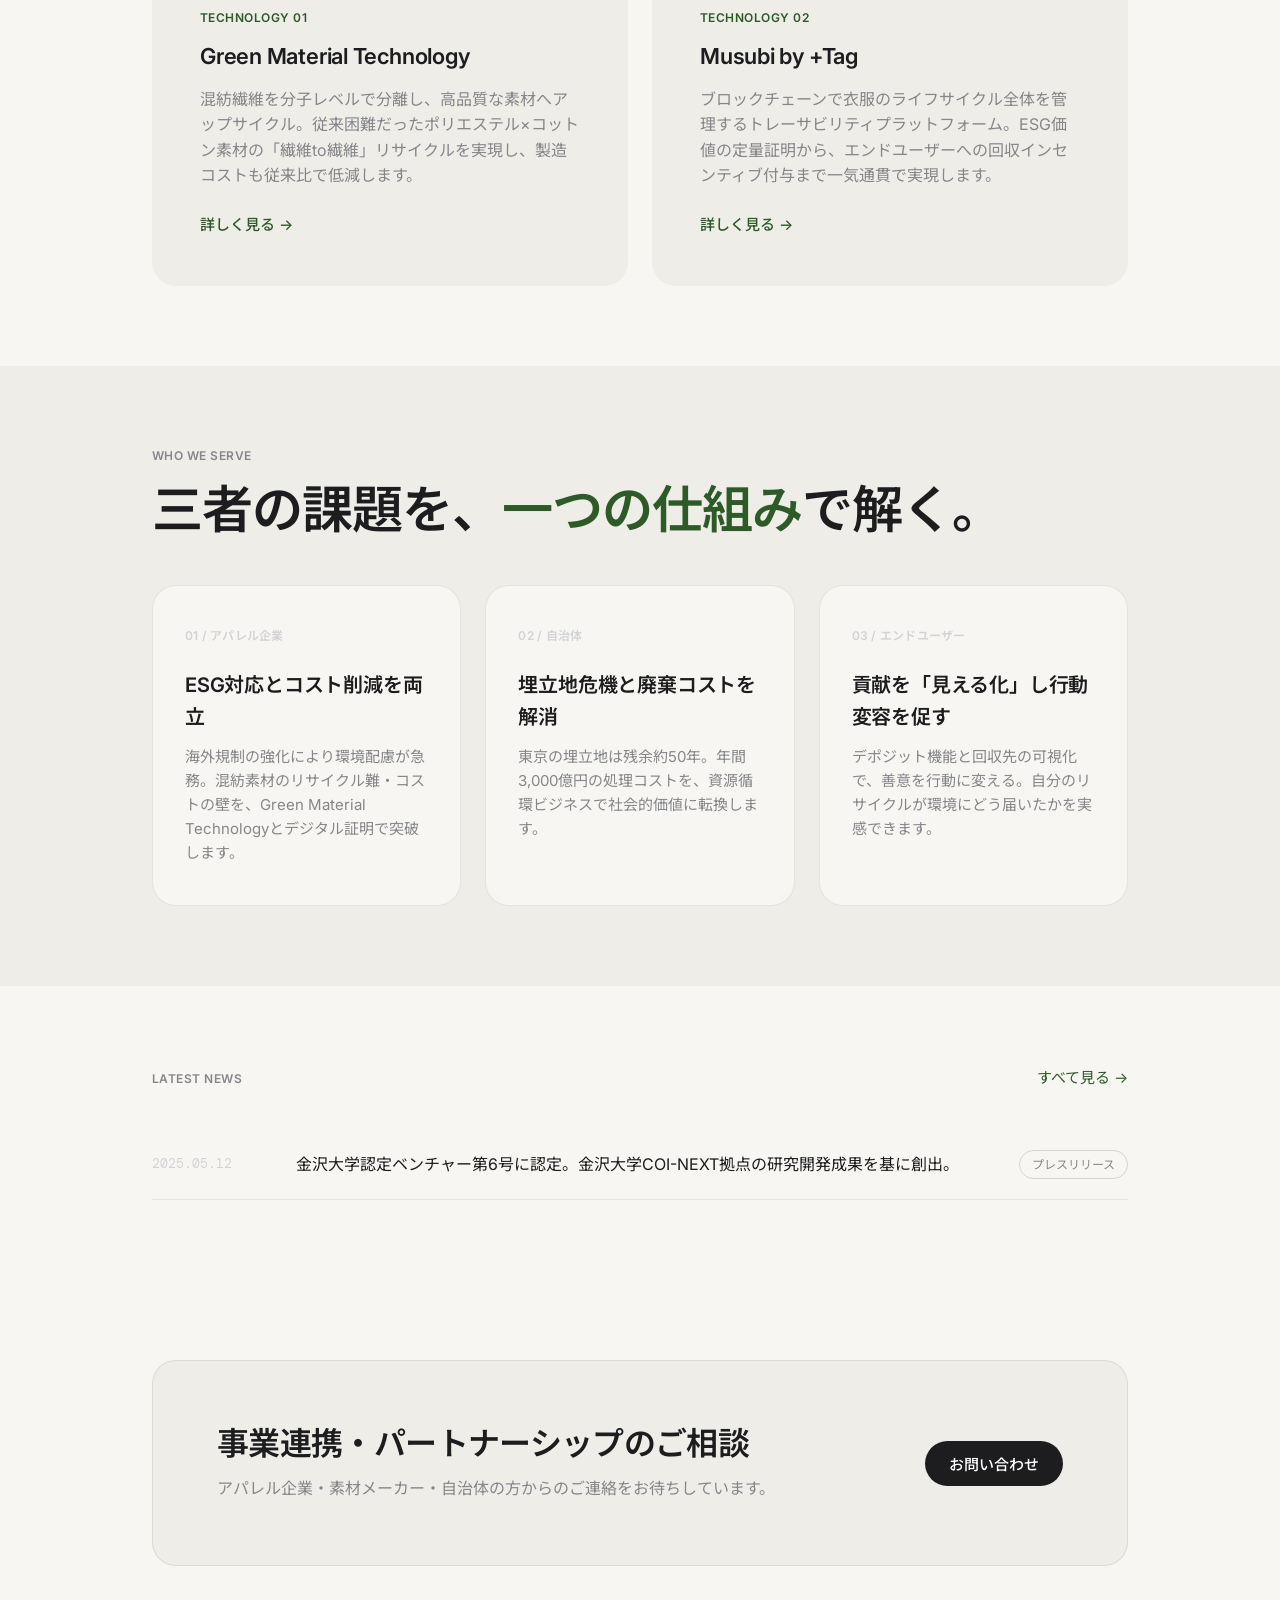
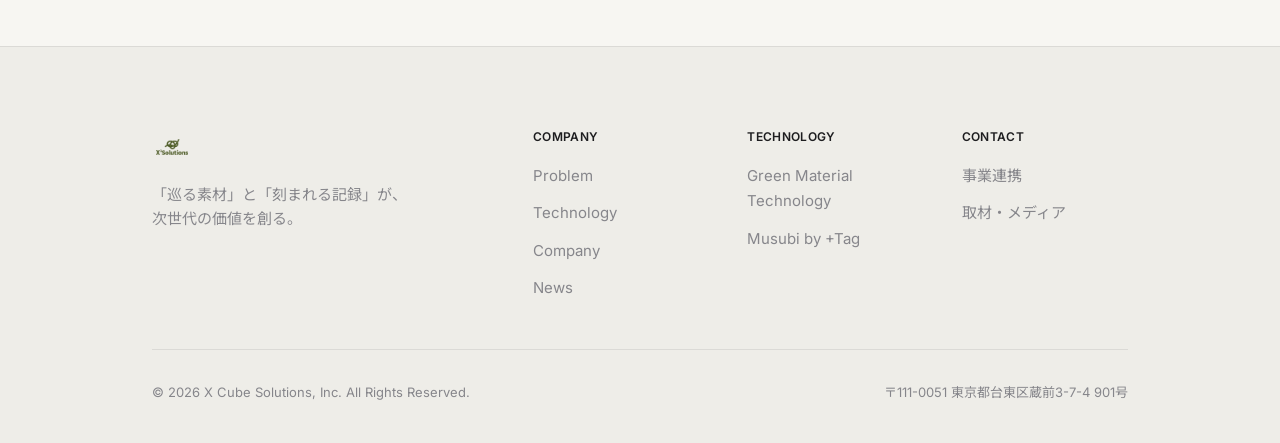
==== commit 257ad971: "Add files via upload" ====
--- a/index.html
+++ b/index.html
@@ -10,7 +10,7 @@
 <link rel="stylesheet" href="style.css">
 </head>
 <body>
-<nav class="nav glass"><div class="nav-inner"><a href="" class="nav-logo"><img src="images/logo.png" alt="X Cube Solutions"></a><ul class="nav-links"><li><a href="problem/">Problem</a></li><li><a href="technology/">Technology</a></li><li><a href="company/">Company</a></li><li><a href="news/">News</a></li><li><a href="contact/">Contact</a></li></ul><a href="contact/" class="nav-cta">お問い合わせ</a></div></nav>
+<nav class="nav glass"><div class="nav-inner"><a href="" class="nav-logo"><img src="images/logo.png" alt="X Cube Solutions"></a><ul class="nav-links"><li><a href="./" class="active">Home</a></li><li><a href="problem/">Problem</a></li><li><a href="technology/">Technology</a></li><li><a href="company/">Company</a></li><li><a href="news/">News</a></li><li><a href="contact/">Contact</a></li></ul><a href="contact/" class="nav-cta">お問い合わせ</a></div></nav>
 <div class="section">
     <div class="container">
       <div class="hero">
@@ -32,7 +32,7 @@
           </div>
         </div>
         <div class="hero-visual fade-up delay-1">
-          <img src="images/images/hero_visual.jpg" alt="X Cube Solutions Vision">
+          <img src="images/hero_visual.jpg" alt="X Cube Solutions Vision">
         </div>
       </div>
 
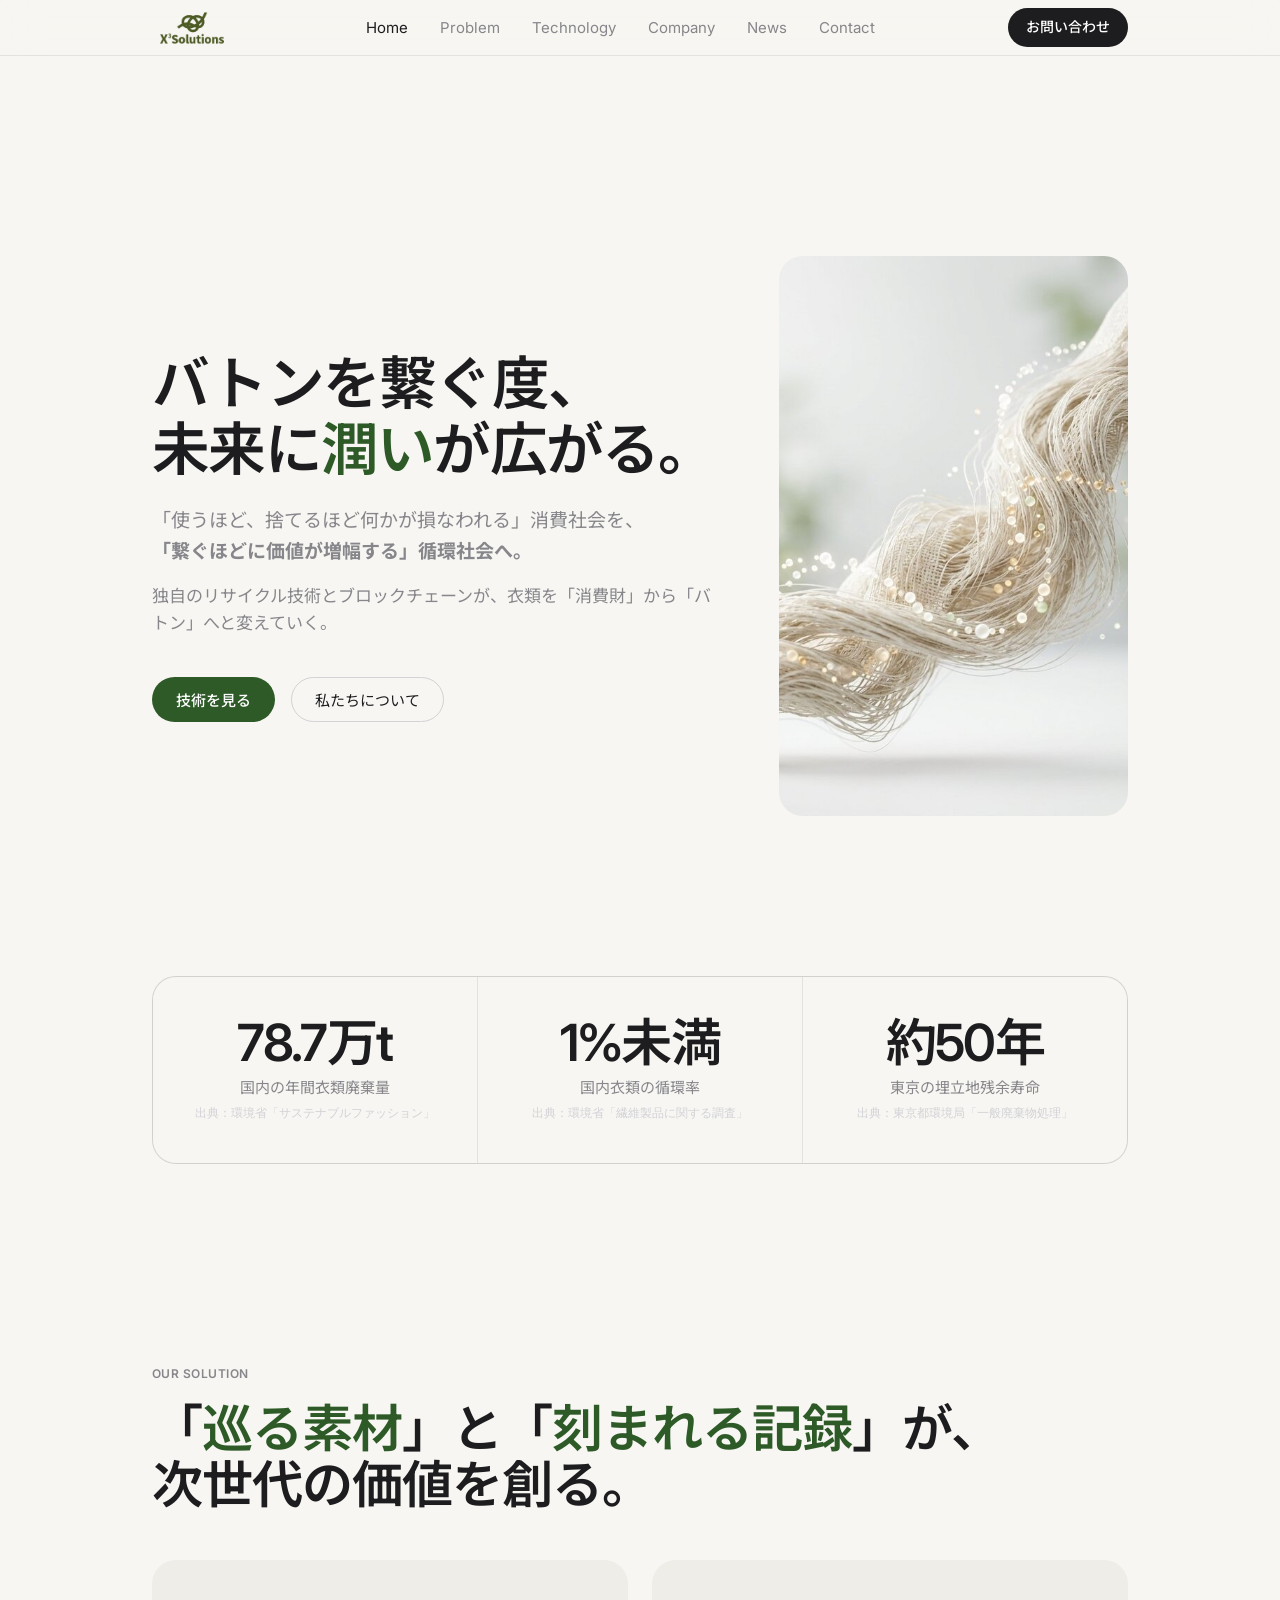
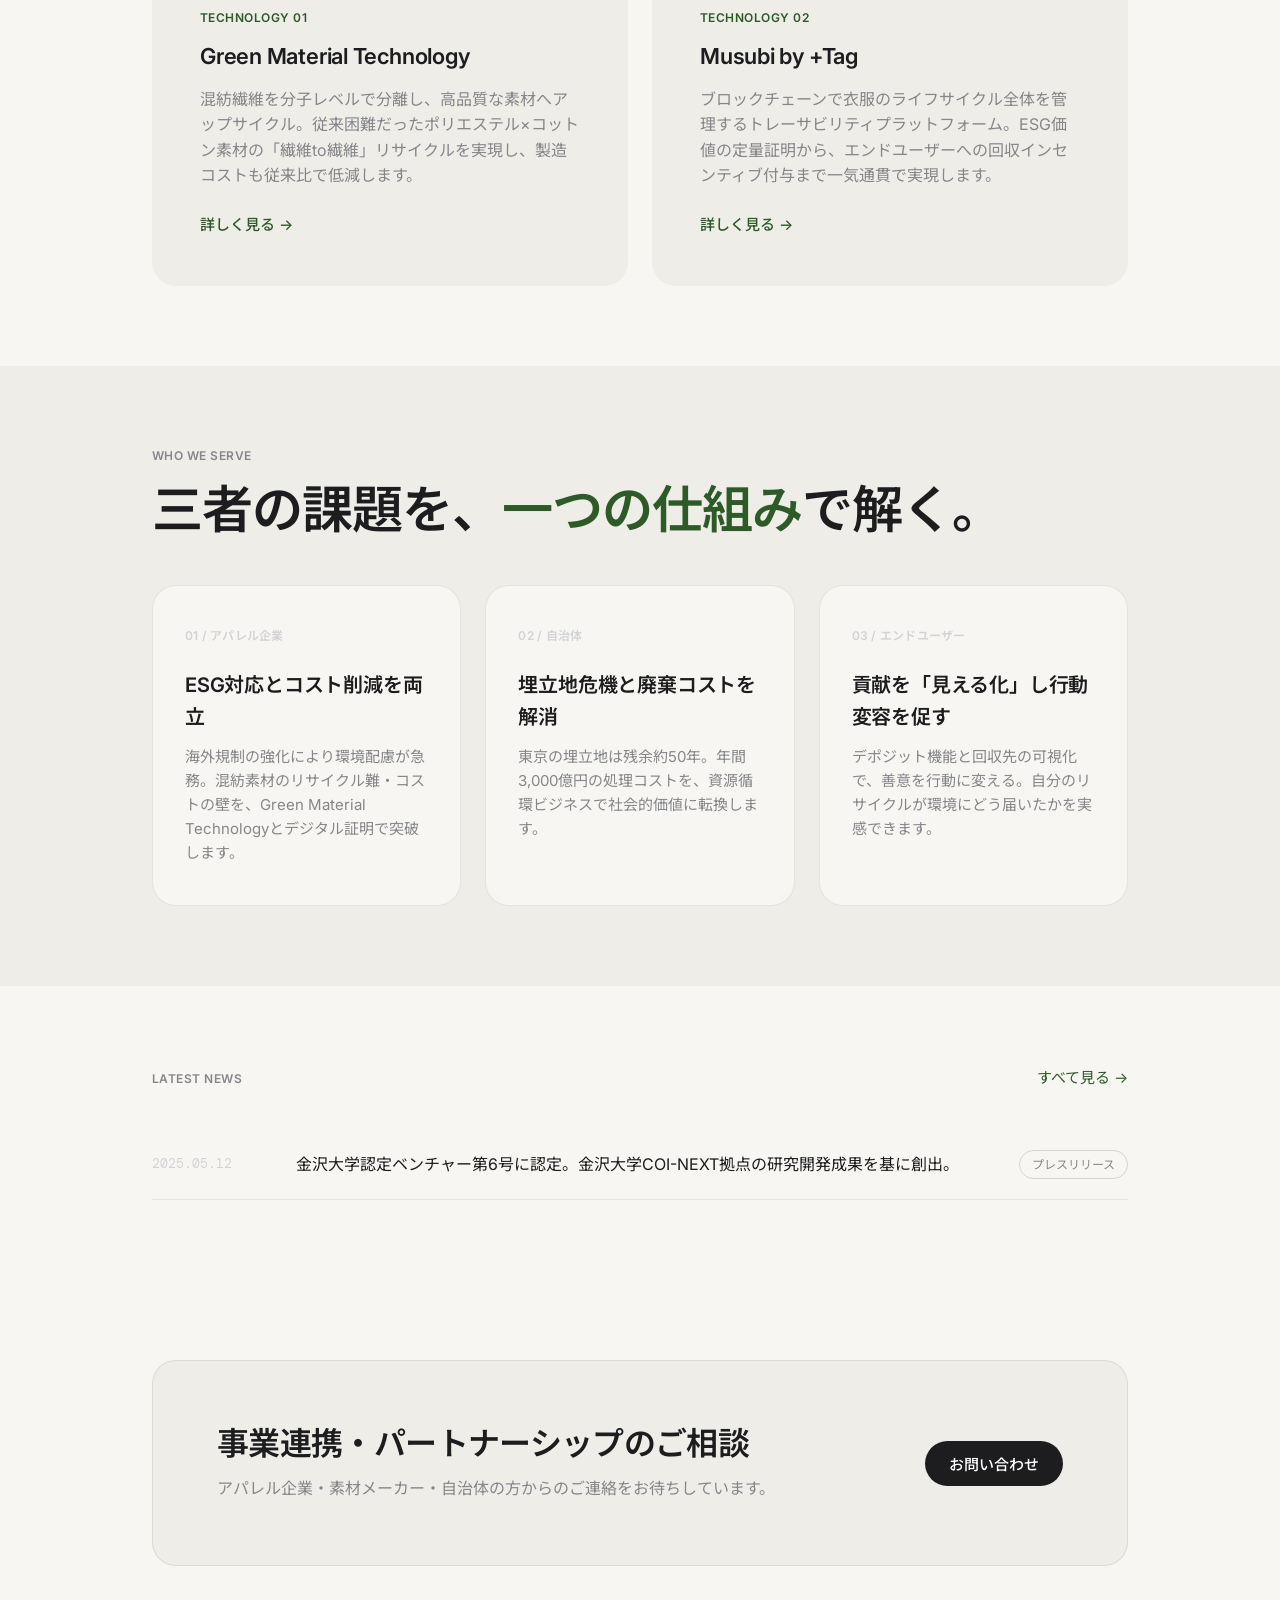
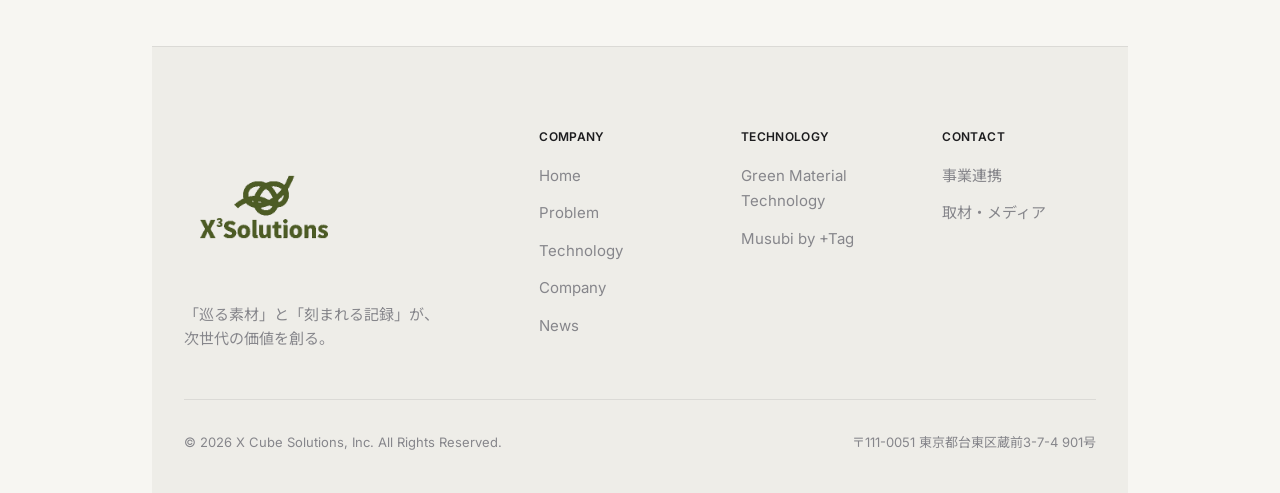
==== commit ed55a973: "Add files via upload" ====
--- a/index.html
+++ b/index.html
@@ -10,7 +10,7 @@
 <link rel="stylesheet" href="style.css">
 </head>
 <body>
-<nav class="nav glass"><div class="nav-inner"><a href="" class="nav-logo"><img src="images/logo.png" alt="X Cube Solutions"></a><ul class="nav-links"><li><a href="./" class="active">Home</a></li><li><a href="problem/">Problem</a></li><li><a href="technology/">Technology</a></li><li><a href="company/">Company</a></li><li><a href="news/">News</a></li><li><a href="contact/">Contact</a></li></ul><a href="contact/" class="nav-cta">お問い合わせ</a></div></nav>
+<nav class="nav glass"><div class="nav-inner"><a href="./" class="nav-logo"><img src="images/logo.png" alt="X Cube Solutions"></a><ul class="nav-links"><li><a href="./" class="active">Home</a></li><li><a href="problem/">Problem</a></li><li><a href="technology/">Technology</a></li><li><a href="company/">Company</a></li><li><a href="news/">News</a></li><li><a href="contact/">Contact</a></li></ul><a href="contact/" class="nav-cta">お問い合わせ</a></div></nav>
 <div class="section">
     <div class="container">
       <div class="hero">
@@ -27,8 +27,8 @@
             <p class="body-md" style="margin-top:16px;">独自のリサイクル技術とブロックチェーンが、衣類を「消費財」から「バトン」へと変えていく。</p>
           </div>
           <div class="hero-actions fade-up delay-2">
-            <button onclick="showPage('technology')" class="btn-primary">技術を見る</button>
-            <button onclick="showPage('company')" class="btn-outline">私たちについて</button>
+            <button href="technology/" class="btn-primary">技術を見る</button>
+            <button href="company/" class="btn-outline">私たちについて</button>
           </div>
         </div>
         <div class="hero-visual fade-up delay-1">
@@ -65,13 +65,13 @@
           <div class="solution-card-tag">Technology 01</div>
           <h3>Green Material Technology</h3>
           <p>混紡繊維を分子レベルで分離し、高品質な素材へアップサイクル。従来困難だったポリエステル×コットン素材の「繊維to繊維」リサイクルを実現し、製造コストも従来比で低減します。</p>
-          <button onclick="showPage('technology')" class="solution-card-link">詳しく見る →</button>
+          <button href="technology/" class="solution-card-link">詳しく見る →</button>
         </div>
         <div class="solution-card fade-up delay-2">
           <div class="solution-card-tag">Technology 02</div>
           <h3>Musubi by +Tag</h3>
           <p>ブロックチェーンで衣服のライフサイクル全体を管理するトレーサビリティプラットフォーム。ESG価値の定量証明から、エンドユーザーへの回収インセンティブ付与まで一気通貫で実現します。</p>
-          <button onclick="showPage('technology')" class="solution-card-link">詳しく見る →</button>
+          <button href="technology/" class="solution-card-link">詳しく見る →</button>
         </div>
       </div>
     </div>
@@ -123,13 +123,9 @@
         <h2>事業連携・パートナーシップのご相談</h2>
         <p>アパレル企業・素材メーカー・自治体の方からのご連絡をお待ちしています。</p>
       </div>
-      <button onclick="showPage('contact')" class="btn-white">お問い合わせ</button>
+      <button href="contact/" class="btn-white">お問い合わせ</button>
     </div>
-  </div>
-</div>
-
-<!-- PROBLEM -->
-<footer class="footer"><div class="container"><div class="footer-top"><div class="footer-brand"><img src="images/logo.png" alt="X Cube Solutions" style="height:40px;width:auto;object-fit:contain;margin-bottom:16px;"><p>「巡る素材」と「刻まれる記録」が、<br>次世代の価値を創る。</p></div><div class="footer-col"><h4>Company</h4><ul><li><a href="problem/">Problem</a></li><li><a href="technology/">Technology</a></li><li><a href="company/">Company</a></li><li><a href="news/">News</a></li></ul></div><div class="footer-col"><h4>Technology</h4><ul><li><a href="technology/">Green Material Technology</a></li><li><a href="technology/">Musubi by +Tag</a></li></ul></div><div class="footer-col"><h4>Contact</h4><ul><li><a href="contact/">事業連携</a></li><li><a href="contact/">取材・メディア</a></li></ul></div></div><div class="footer-bottom"><span>© 2026 X Cube Solutions, Inc. All Rights Reserved.</span><span>〒111-0051 東京都台東区蔵前3-7-4 901号</span></div></div></footer>
+<footer class="footer"><div class="container"><div class="footer-top"><div class="footer-brand"><img src="images/logo.png" alt="X Cube Solutions" style="height:160px;width:auto;object-fit:contain;margin-bottom:16px;"><p>「巡る素材」と「刻まれる記録」が、<br>次世代の価値を創る。</p></div><div class="footer-col"><h4>Company</h4><ul><li><a href="./">Home</a></li><li><a href="problem/">Problem</a></li><li><a href="technology/">Technology</a></li><li><a href="company/">Company</a></li><li><a href="news/">News</a></li></ul></div><div class="footer-col"><h4>Technology</h4><ul><li><a href="technology/">Green Material Technology</a></li><li><a href="technology/">Musubi by +Tag</a></li></ul></div><div class="footer-col"><h4>Contact</h4><ul><li><a href="contact/">事業連携</a></li><li><a href="contact/">取材・メディア</a></li></ul></div></div><div class="footer-bottom"><span>© 2026 X Cube Solutions, Inc. All Rights Reserved.</span><span>〒111-0051 東京都台東区蔵前3-7-4 901号</span></div></div></footer>
 <script src="main.js"></script>
 </body>
 </html>
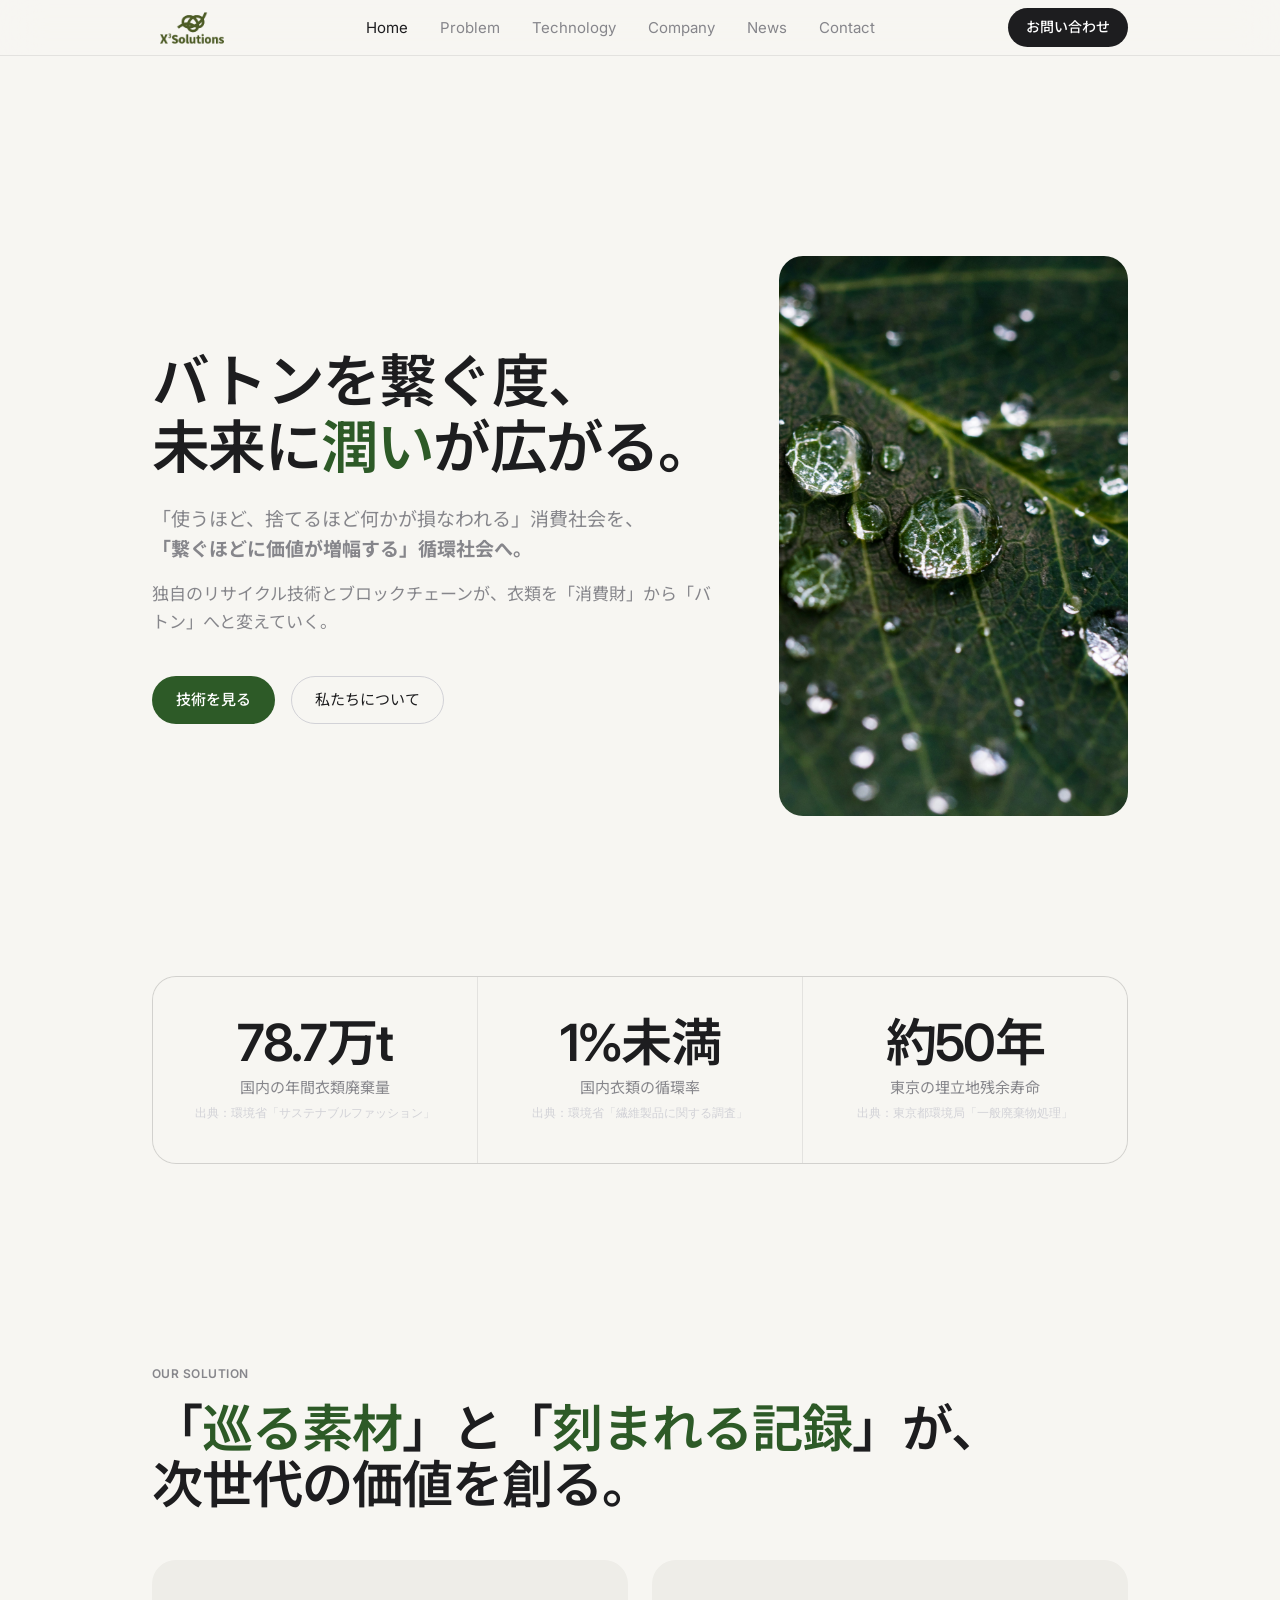
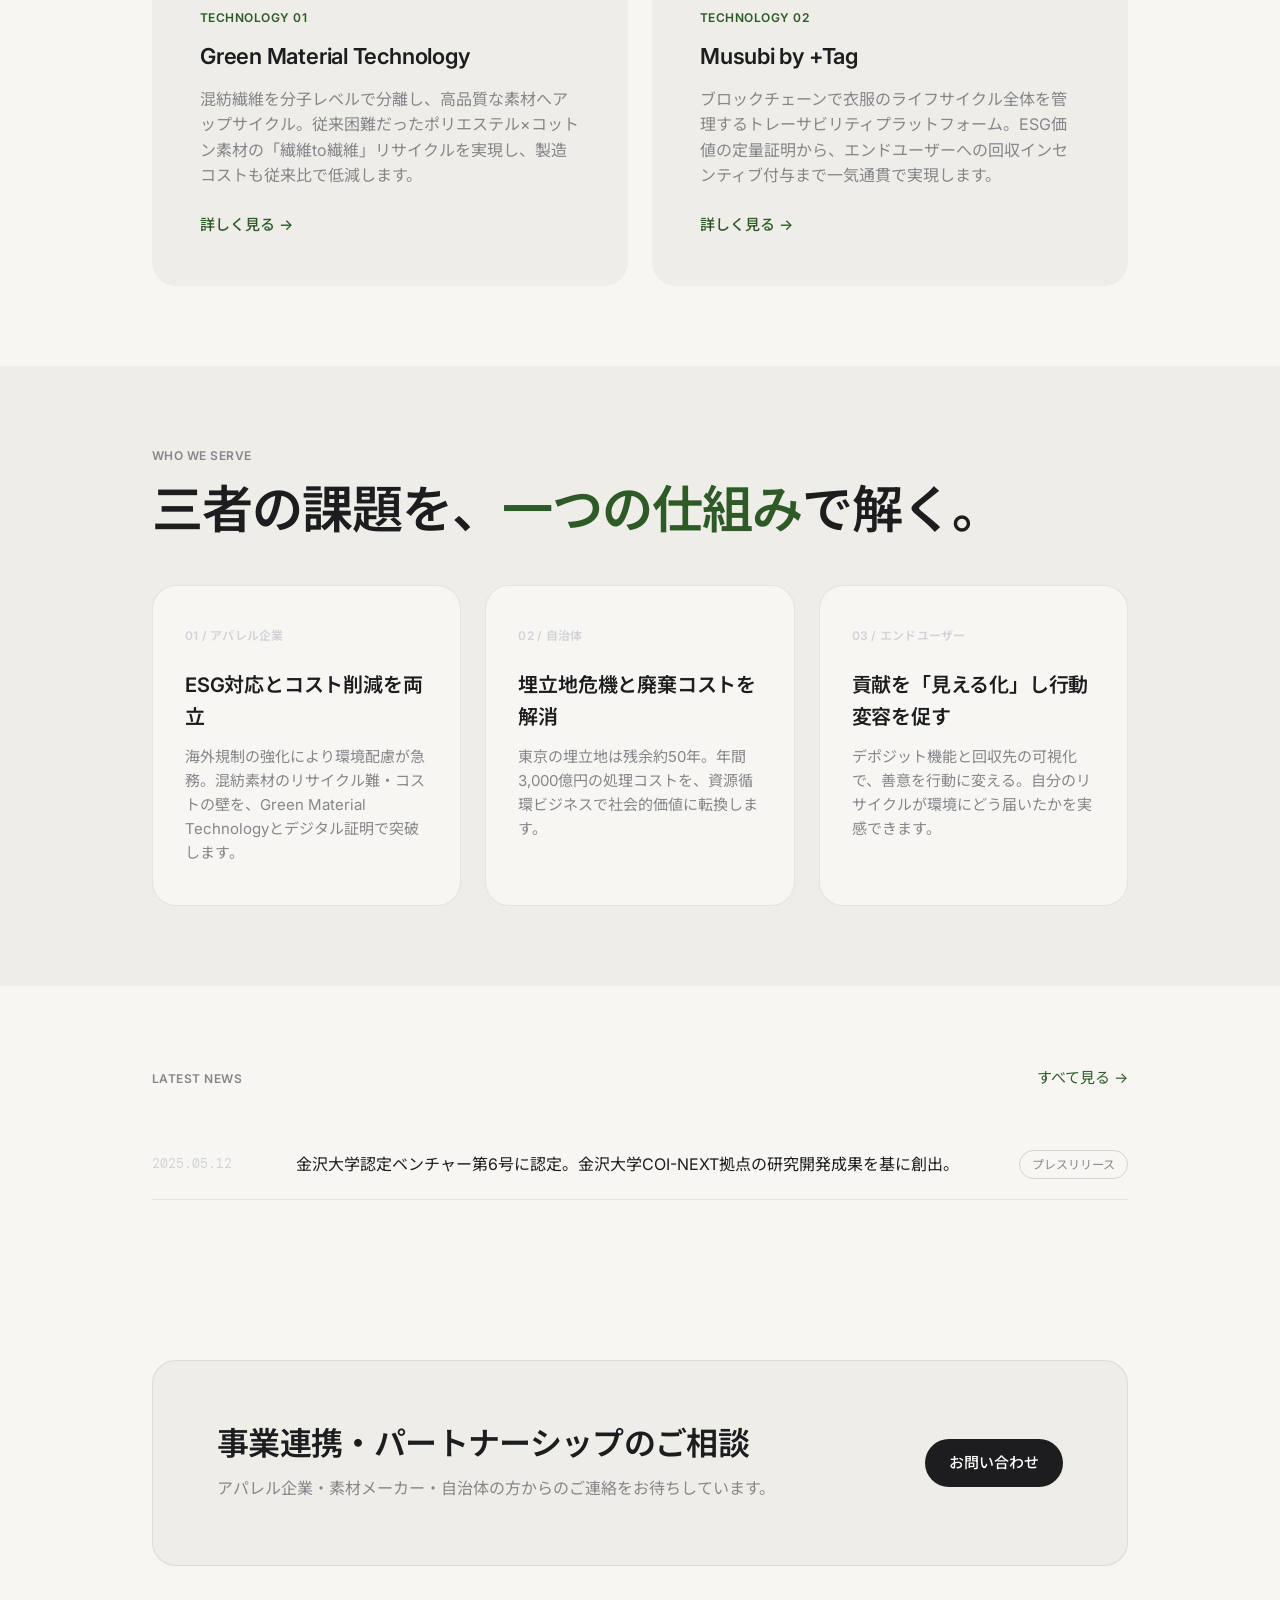
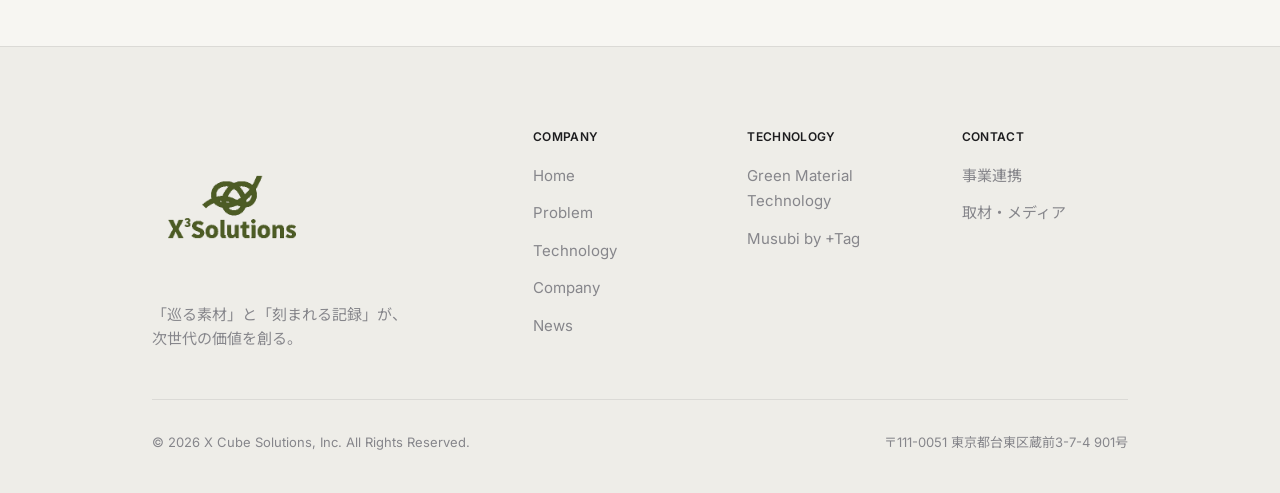
==== commit 869da460: "Add files via upload" ====
--- a/index.html
+++ b/index.html
@@ -27,12 +27,11 @@
             <p class="body-md" style="margin-top:16px;">独自のリサイクル技術とブロックチェーンが、衣類を「消費財」から「バトン」へと変えていく。</p>
           </div>
           <div class="hero-actions fade-up delay-2">
-            <button href="technology/" class="btn-primary">技術を見る</button>
-            <button href="company/" class="btn-outline">私たちについて</button>
+            <a href="technology/" class="btn-primary">技術を見る</a>
+            <a href="company/" class="btn-outline">私たちについて</a>
           </div>
         </div>
-        <div class="hero-visual fade-up delay-1">
-          <img src="images/hero_visual.jpg" alt="X Cube Solutions Vision">
+        <div class="hero-visual fade-up delay-1"><img src="images/hero_visual.jpg" alt="X Cube Solutions Vision">
         </div>
       </div>
 
@@ -105,7 +104,7 @@
     <div class="container">
       <div style="display:flex;align-items:center;justify-content:space-between;margin-bottom:8px;">
         <div class="eyebrow" style="margin:0;">Latest News</div>
-        <a href="#" onclick="showPage('news');return false;" style="font-size:15px;color:var(--c-moss);">すべて見る →</a>
+        <a href="news/" style="font-size:15px;color:var(--c-moss);">すべて見る →</a>
       </div>
       <div class="news-list">
         <div class="news-item">
@@ -123,8 +122,12 @@
         <h2>事業連携・パートナーシップのご相談</h2>
         <p>アパレル企業・素材メーカー・自治体の方からのご連絡をお待ちしています。</p>
       </div>
-      <button href="contact/" class="btn-white">お問い合わせ</button>
+      <a href="contact/" class="btn-white">お問い合わせ</a>
     </div>
+  </div>
+</div>
+
+<!-- PROBLEM -->
 <footer class="footer"><div class="container"><div class="footer-top"><div class="footer-brand"><img src="images/logo.png" alt="X Cube Solutions" style="height:160px;width:auto;object-fit:contain;margin-bottom:16px;"><p>「巡る素材」と「刻まれる記録」が、<br>次世代の価値を創る。</p></div><div class="footer-col"><h4>Company</h4><ul><li><a href="./">Home</a></li><li><a href="problem/">Problem</a></li><li><a href="technology/">Technology</a></li><li><a href="company/">Company</a></li><li><a href="news/">News</a></li></ul></div><div class="footer-col"><h4>Technology</h4><ul><li><a href="technology/">Green Material Technology</a></li><li><a href="technology/">Musubi by +Tag</a></li></ul></div><div class="footer-col"><h4>Contact</h4><ul><li><a href="contact/">事業連携</a></li><li><a href="contact/">取材・メディア</a></li></ul></div></div><div class="footer-bottom"><span>© 2026 X Cube Solutions, Inc. All Rights Reserved.</span><span>〒111-0051 東京都台東区蔵前3-7-4 901号</span></div></div></footer>
 <script src="main.js"></script>
 </body>
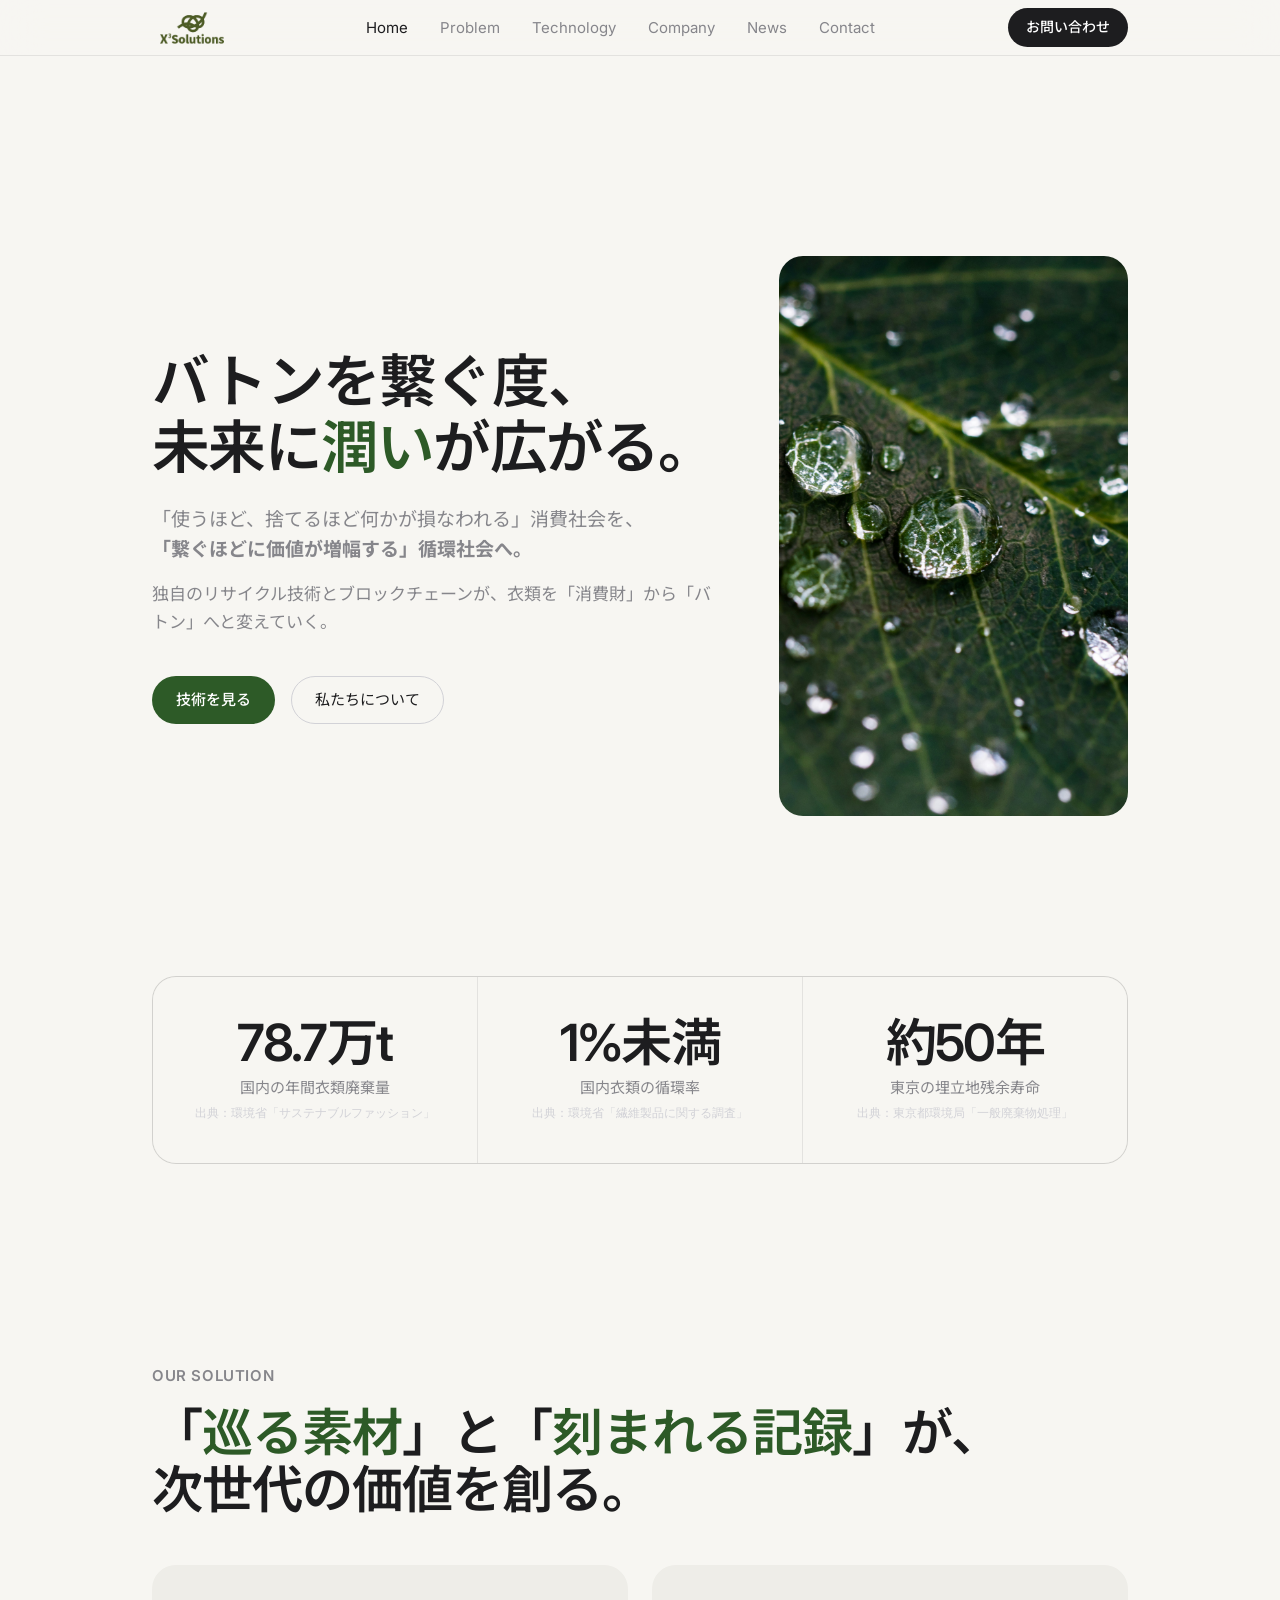
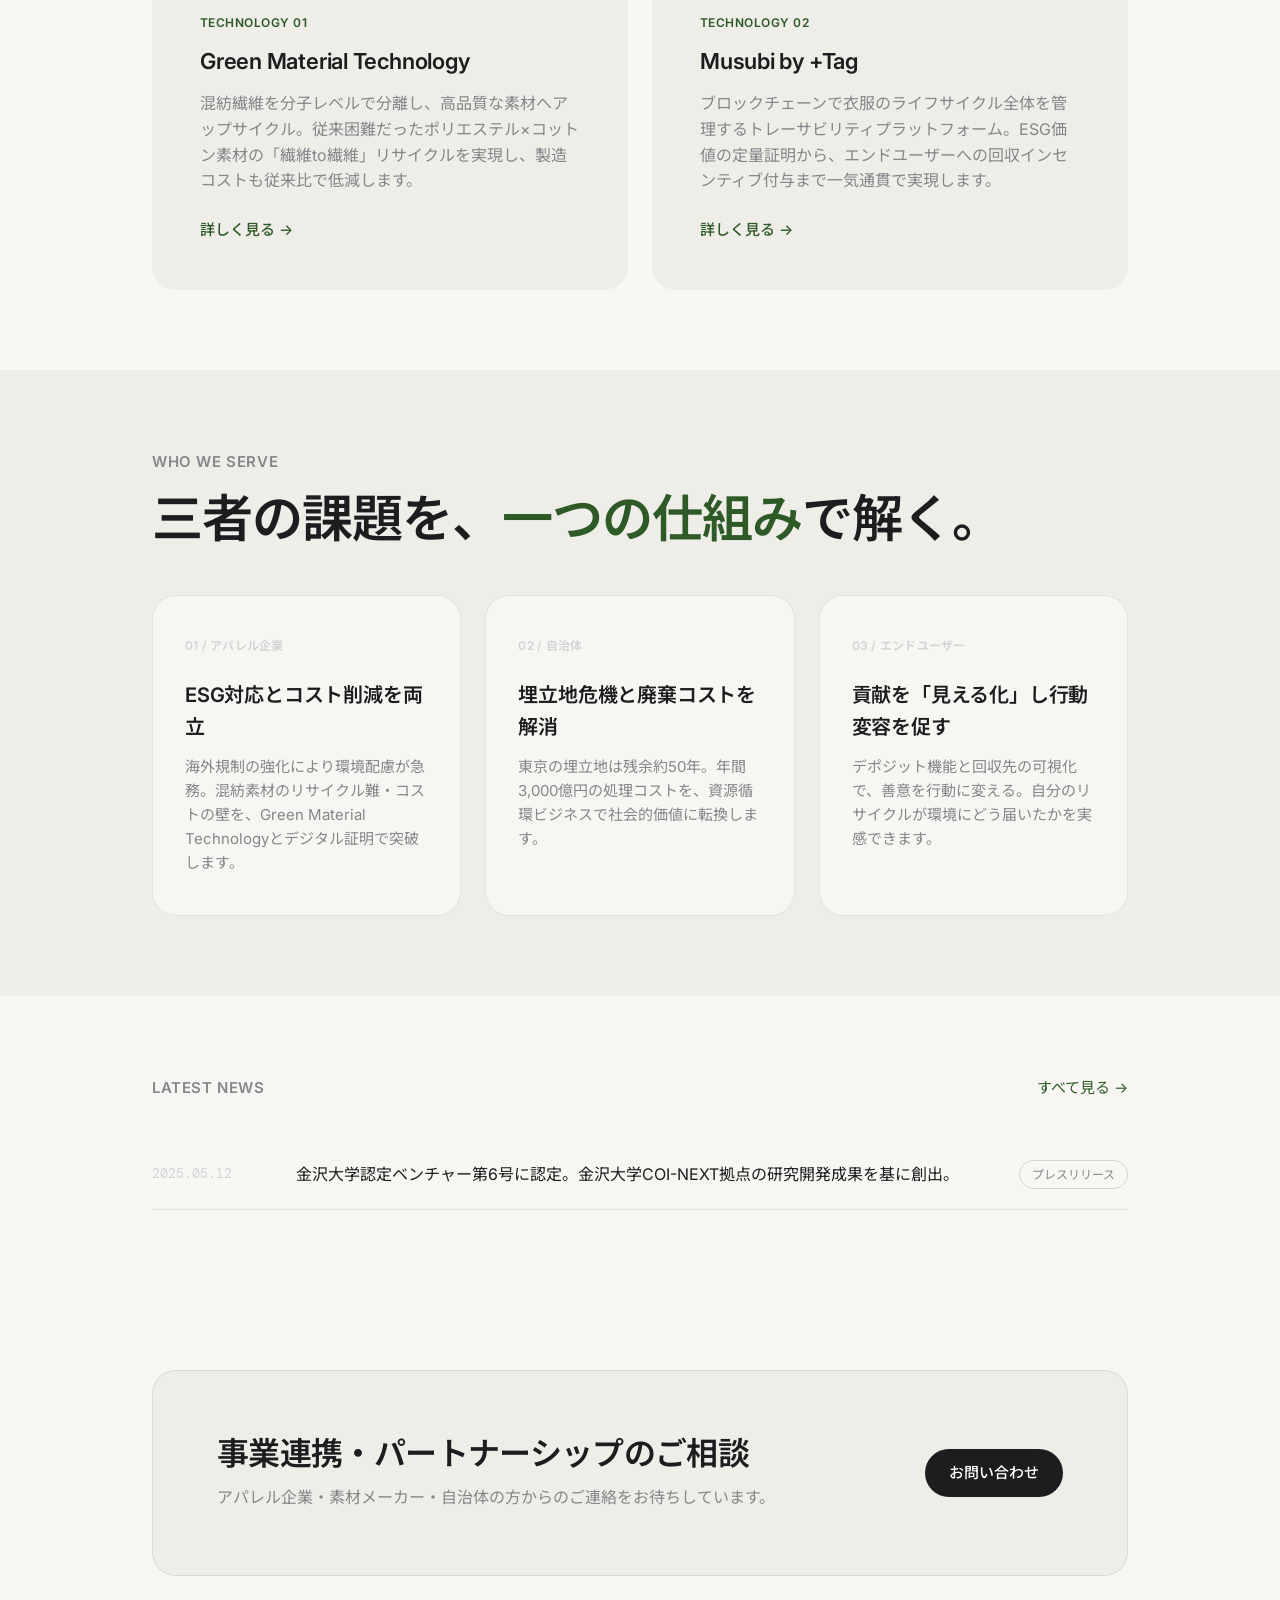
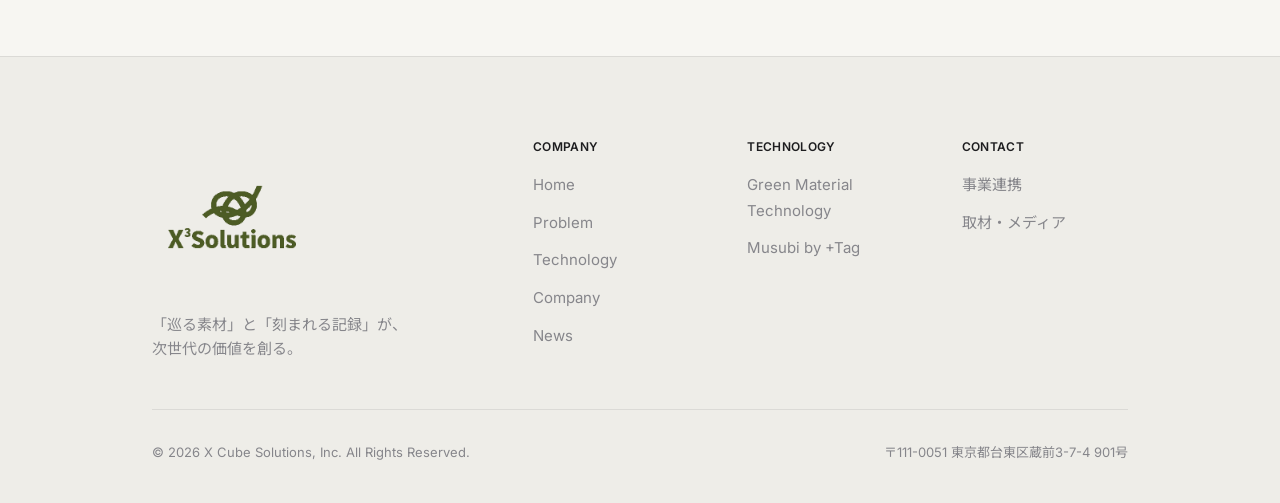
==== commit bb807702: "Add files via upload" ====
--- a/index.html
+++ b/index.html
@@ -64,13 +64,13 @@
           <div class="solution-card-tag">Technology 01</div>
           <h3>Green Material Technology</h3>
           <p>混紡繊維を分子レベルで分離し、高品質な素材へアップサイクル。従来困難だったポリエステル×コットン素材の「繊維to繊維」リサイクルを実現し、製造コストも従来比で低減します。</p>
-          <button href="technology/" class="solution-card-link">詳しく見る →</button>
+          <a href="technology/" class="solution-card-link">詳しく見る →</a>
         </div>
         <div class="solution-card fade-up delay-2">
           <div class="solution-card-tag">Technology 02</div>
           <h3>Musubi by +Tag</h3>
           <p>ブロックチェーンで衣服のライフサイクル全体を管理するトレーサビリティプラットフォーム。ESG価値の定量証明から、エンドユーザーへの回収インセンティブ付与まで一気通貫で実現します。</p>
-          <button href="technology/" class="solution-card-link">詳しく見る →</button>
+          <a href="technology/" class="solution-card-link">詳しく見る →</a>
         </div>
       </div>
     </div>
--- a/style.css
+++ b/style.css
@@ -48,7 +48,7 @@
 .divider{border:none;border-top:1px solid var(--c-border);}
 
 /* TYPOGRAPHY */
-.eyebrow{font-size:12px;font-weight:600;letter-spacing:0.04em;text-transform:uppercase;color:var(--c-ink-mid);margin-bottom:16px;}
+.eyebrow{font-size:15px;font-weight:600;letter-spacing:0.04em;text-transform:uppercase;color:var(--c-ink-mid);margin-bottom:16px;}
 .display{font-size:clamp(40px,4.5vw,64px);font-weight:600;line-height:1.15;letter-spacing:-0.03em;word-break:keep-all;}
 .display em{font-style:normal;color:var(--c-moss);}
 .headline{font-size:clamp(32px,4vw,52px);font-weight:600;line-height:1.1;letter-spacing:-0.02em;}
@@ -110,7 +110,7 @@
 .solution-card-tag{font-size:12px;font-weight:600;color:var(--c-moss);margin-bottom:12px;letter-spacing:0.04em;text-transform:uppercase;}
 .solution-card h3{font-size:22px;font-weight:600;letter-spacing:-0.01em;margin-bottom:12px;}
 .solution-card p{font-size:16px;color:var(--c-ink-mid);line-height:1.6;}
-.solution-card-link{margin-top:24px;font-size:15px;color:var(--c-moss);font-weight:500;display:inline-flex;align-items:center;gap:4px;cursor:pointer;background:none;border:none;font-family:var(--f-sans);}
+.solution-card-link{margin-top:24px;font-size:15px;color:var(--c-moss);font-weight:500;display:inline-flex;align-items:center;gap:4px;cursor:pointer;background:none;border:none;font-family:var(--f-sans);text-decoration:none;}
 
 .serve-grid{display:grid;grid-template-columns:repeat(3,1fr);gap:24px;margin-top:48px;}
 .serve-card{padding:40px 32px;border:1px solid var(--c-border);border-radius:var(--radius-lg);background:var(--c-bg);}
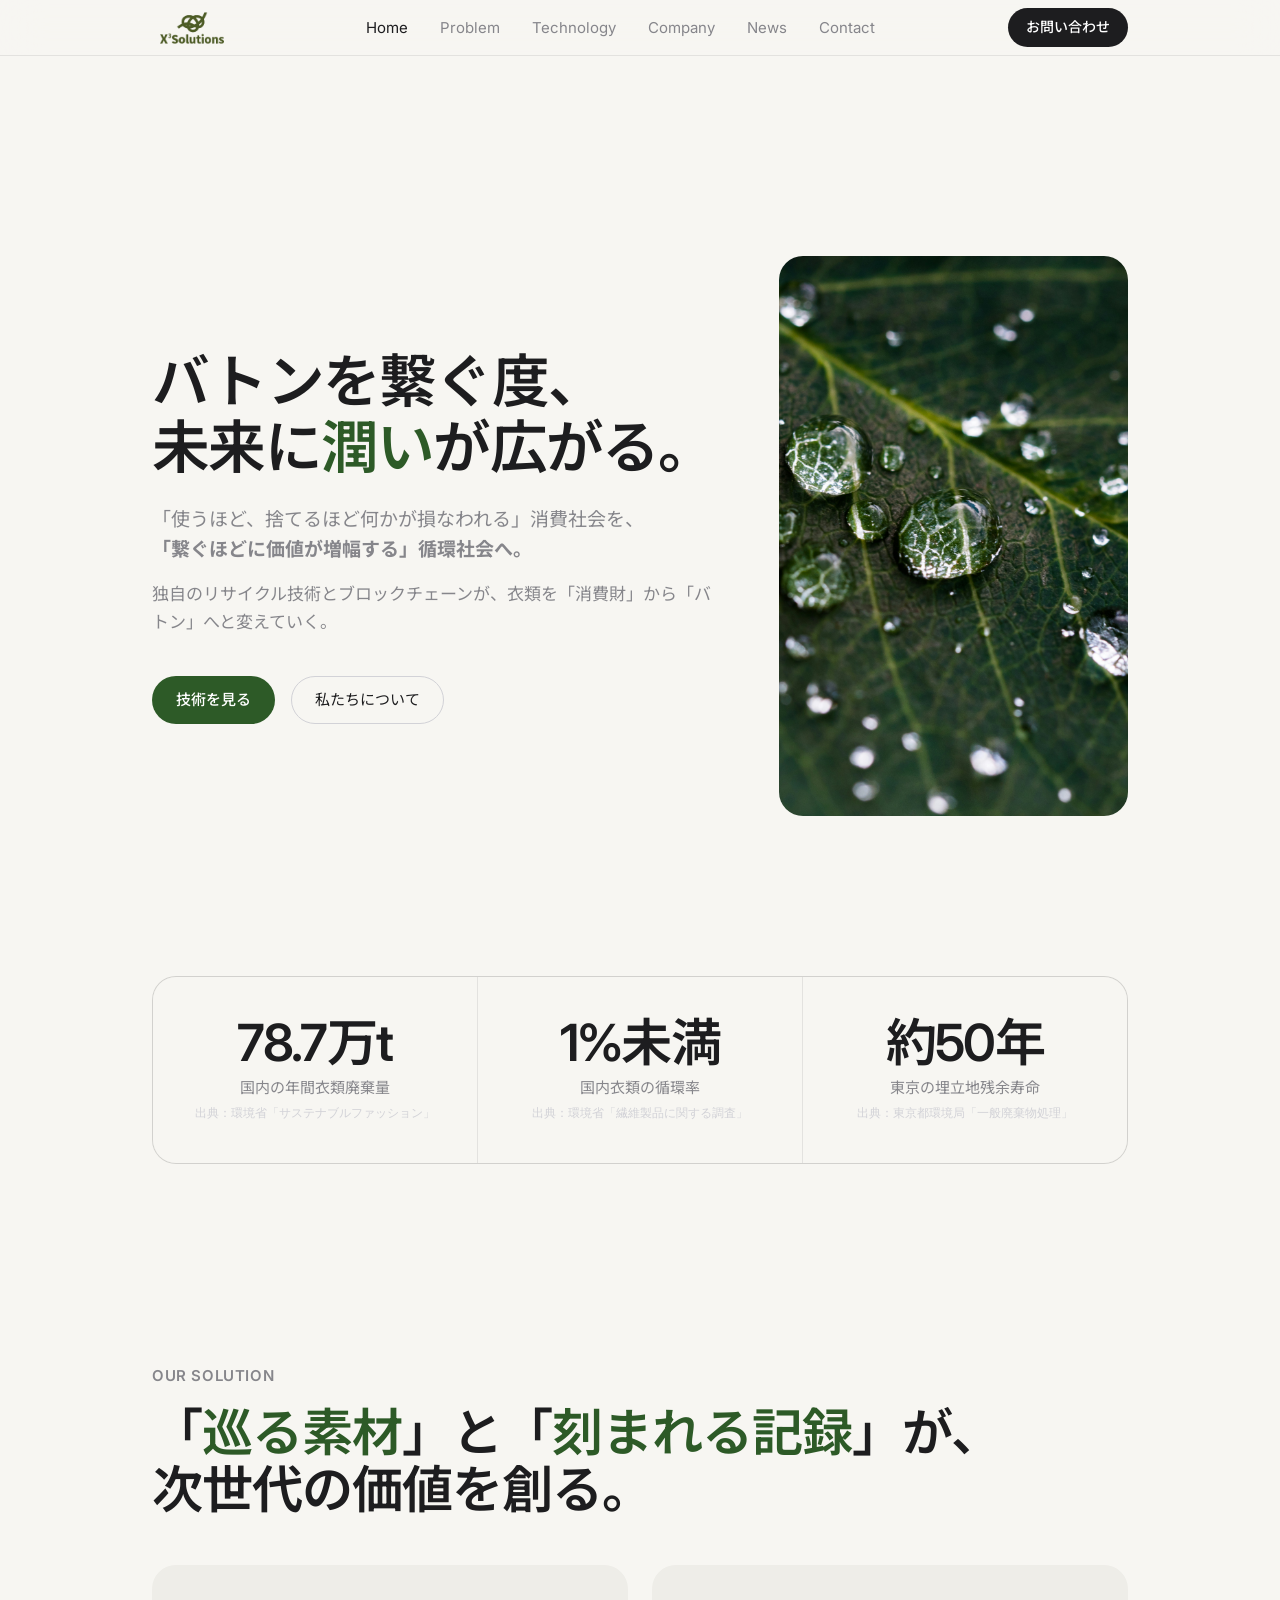
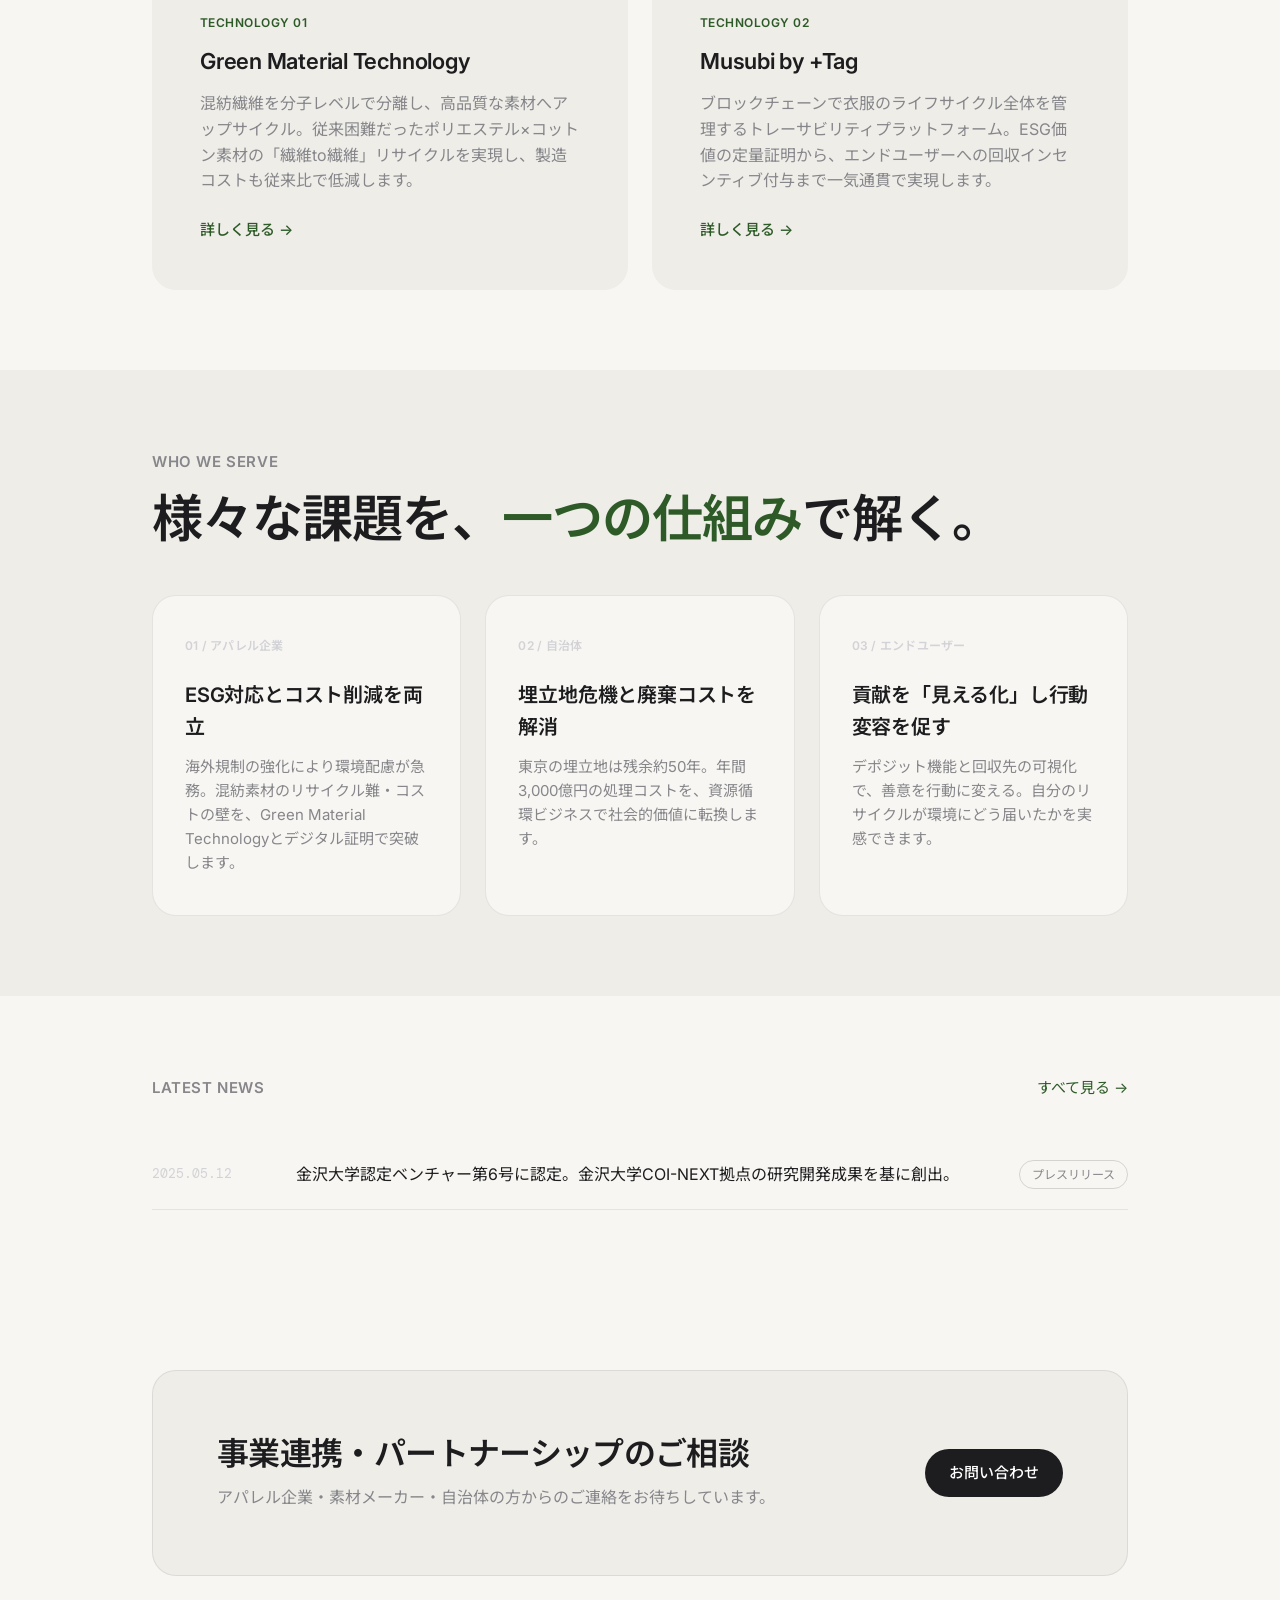
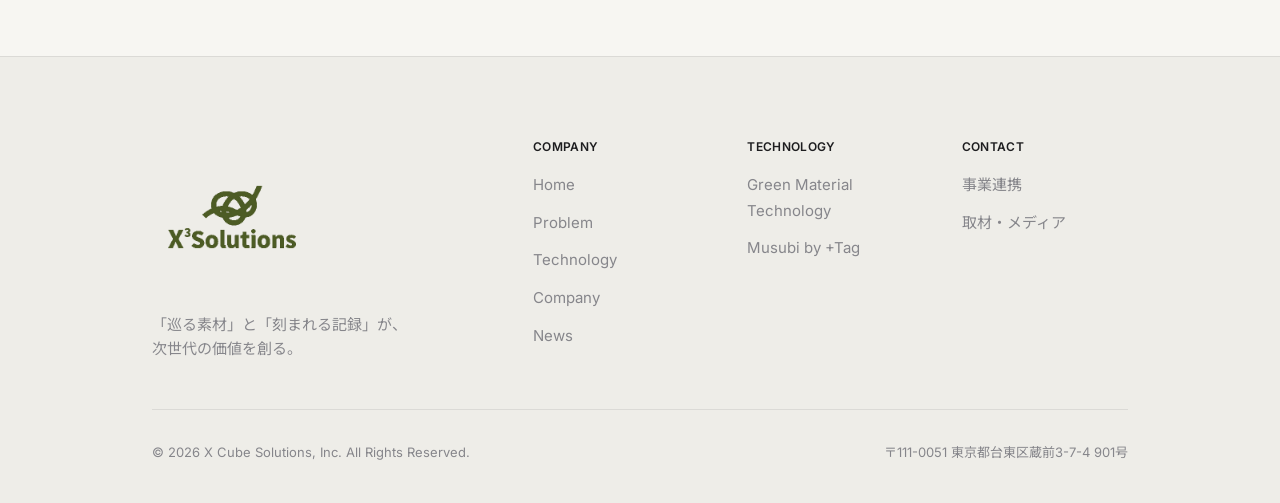
==== commit bfd0a8ef: "Update index.html" ====
--- a/index.html
+++ b/index.html
@@ -79,7 +79,7 @@
   <div class="section-sm" style="background:var(--c-bg-secondary);">
     <div class="container">
       <div class="eyebrow fade-up">Who We Serve</div>
-      <h2 class="headline fade-up">三者の課題を、<em>一つの仕組み</em>で解く。</h2>
+      <h2 class="headline fade-up">様々な課題を、<em>一つの仕組み</em>で解く。</h2>
       <div class="serve-grid">
         <div class="serve-card fade-up delay-1">
           <div class="serve-card-num">01 / アパレル企業</div>
@@ -131,4 +131,4 @@
 <footer class="footer"><div class="container"><div class="footer-top"><div class="footer-brand"><img src="images/logo.png" alt="X Cube Solutions" style="height:160px;width:auto;object-fit:contain;margin-bottom:16px;"><p>「巡る素材」と「刻まれる記録」が、<br>次世代の価値を創る。</p></div><div class="footer-col"><h4>Company</h4><ul><li><a href="./">Home</a></li><li><a href="problem/">Problem</a></li><li><a href="technology/">Technology</a></li><li><a href="company/">Company</a></li><li><a href="news/">News</a></li></ul></div><div class="footer-col"><h4>Technology</h4><ul><li><a href="technology/">Green Material Technology</a></li><li><a href="technology/">Musubi by +Tag</a></li></ul></div><div class="footer-col"><h4>Contact</h4><ul><li><a href="contact/">事業連携</a></li><li><a href="contact/">取材・メディア</a></li></ul></div></div><div class="footer-bottom"><span>© 2026 X Cube Solutions, Inc. All Rights Reserved.</span><span>〒111-0051 東京都台東区蔵前3-7-4 901号</span></div></div></footer>
 <script src="main.js"></script>
 </body>
-</html>+</html>
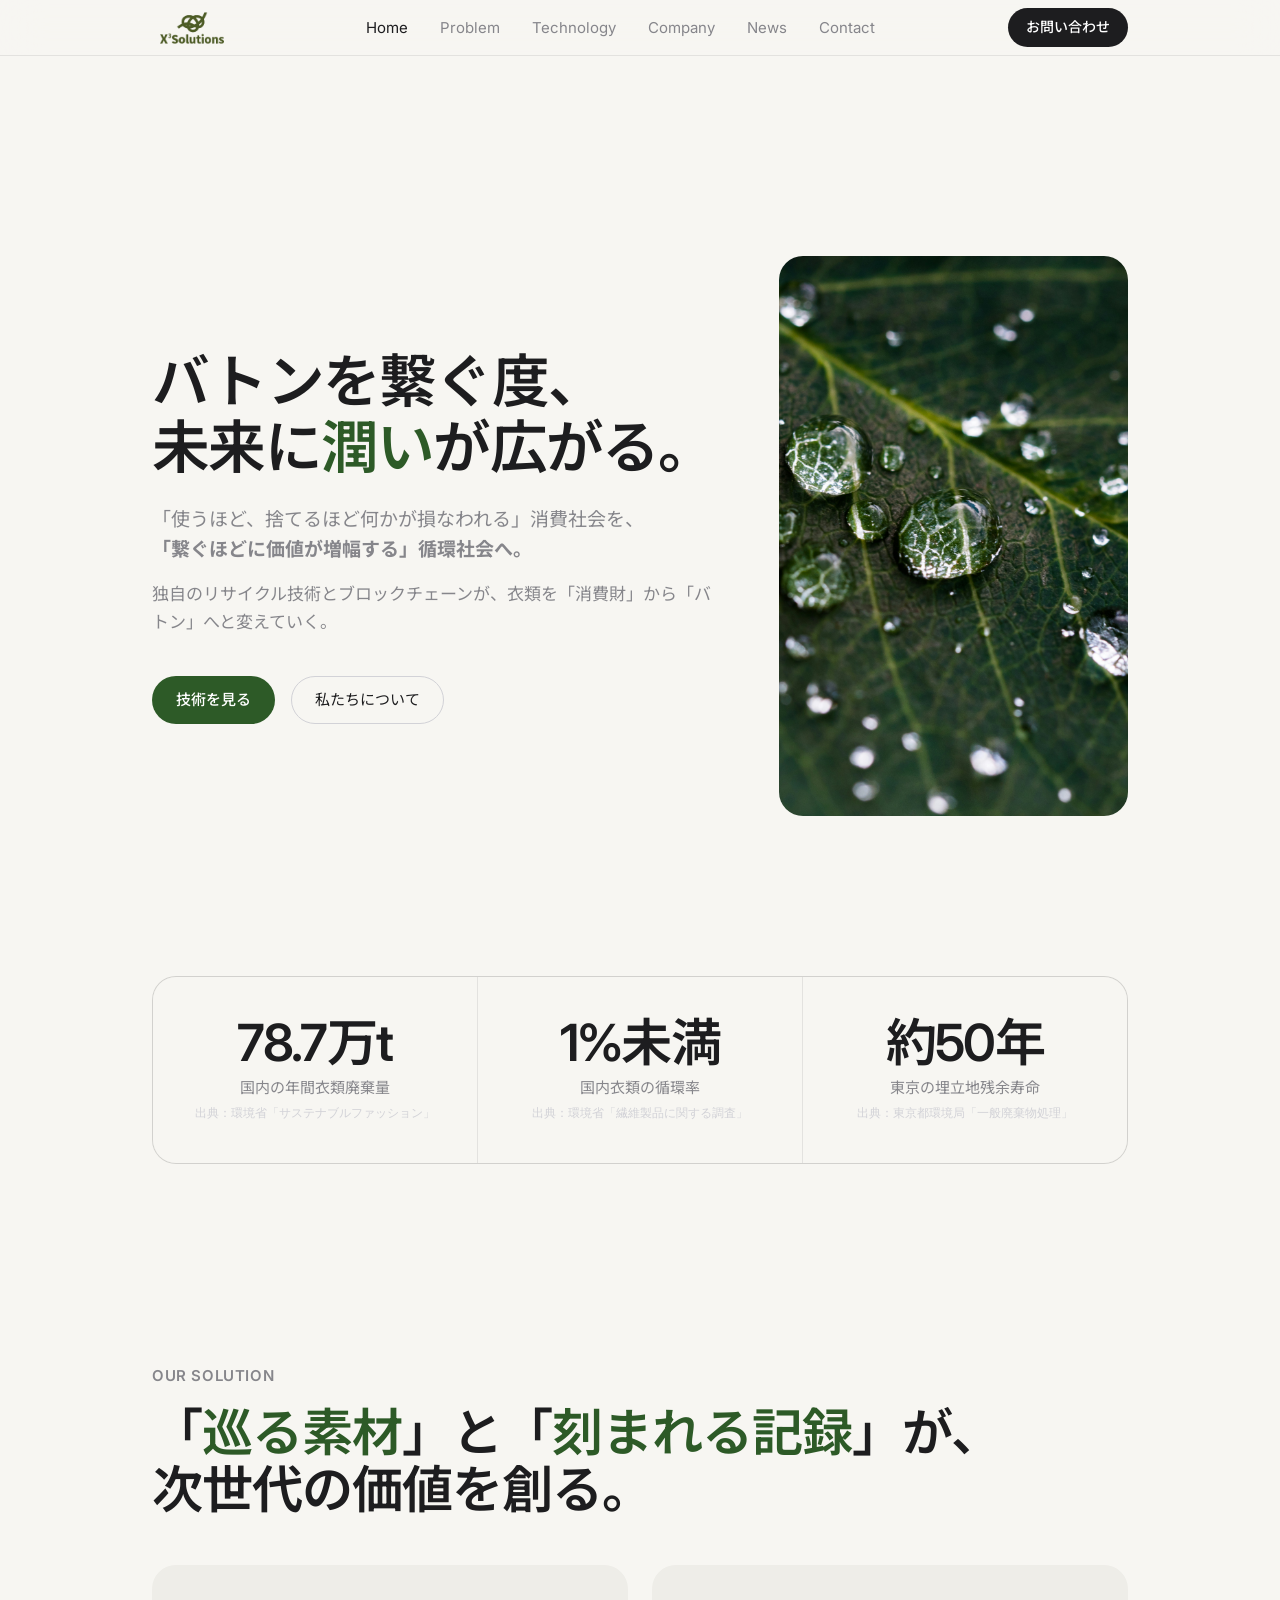
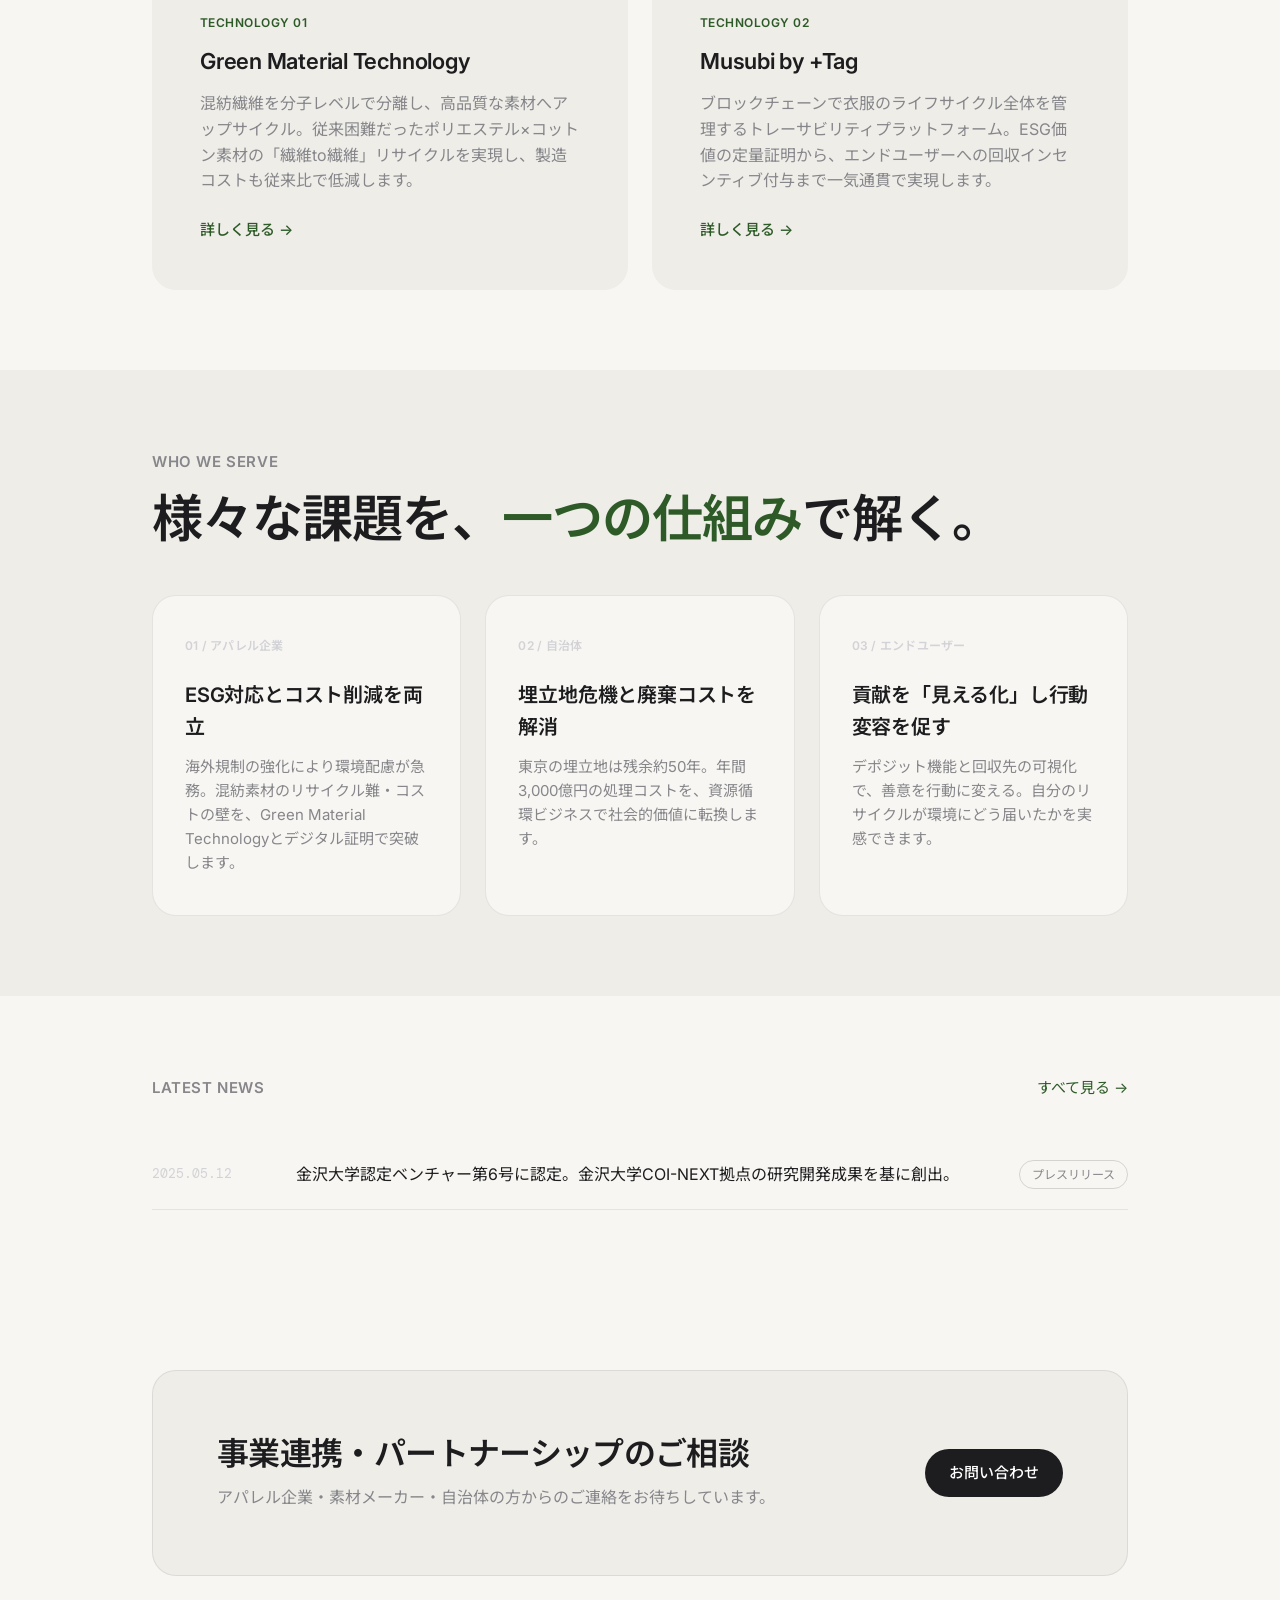
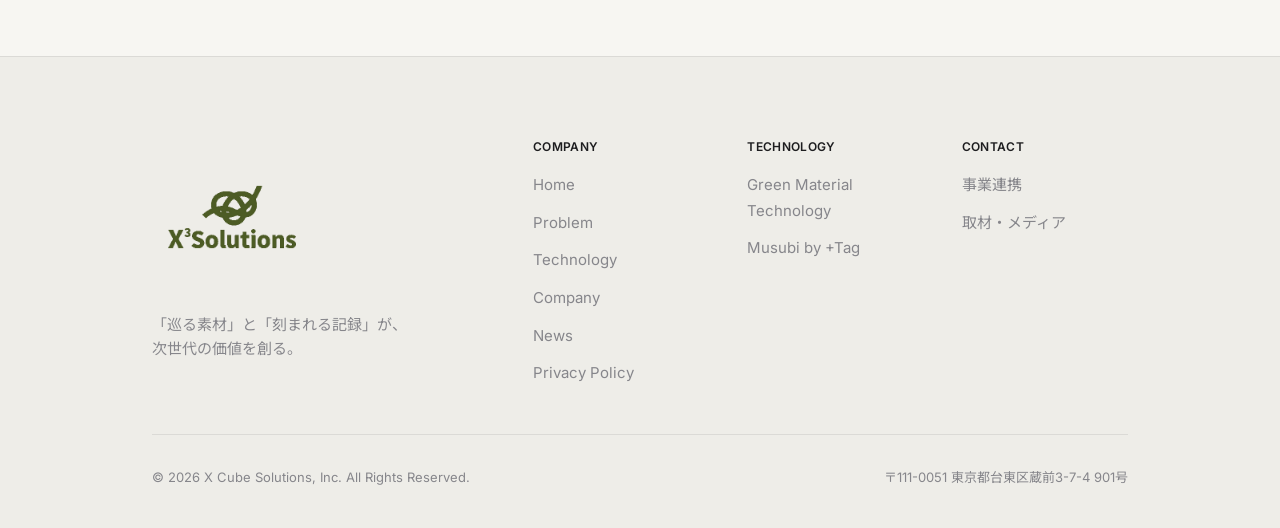
==== commit cf82c79c: "Privacy Policy update" ====
--- a/index.html
+++ b/index.html
@@ -128,7 +128,7 @@
 </div>
 
 <!-- PROBLEM -->
-<footer class="footer"><div class="container"><div class="footer-top"><div class="footer-brand"><img src="images/logo.png" alt="X Cube Solutions" style="height:160px;width:auto;object-fit:contain;margin-bottom:16px;"><p>「巡る素材」と「刻まれる記録」が、<br>次世代の価値を創る。</p></div><div class="footer-col"><h4>Company</h4><ul><li><a href="./">Home</a></li><li><a href="problem/">Problem</a></li><li><a href="technology/">Technology</a></li><li><a href="company/">Company</a></li><li><a href="news/">News</a></li></ul></div><div class="footer-col"><h4>Technology</h4><ul><li><a href="technology/">Green Material Technology</a></li><li><a href="technology/">Musubi by +Tag</a></li></ul></div><div class="footer-col"><h4>Contact</h4><ul><li><a href="contact/">事業連携</a></li><li><a href="contact/">取材・メディア</a></li></ul></div></div><div class="footer-bottom"><span>© 2026 X Cube Solutions, Inc. All Rights Reserved.</span><span>〒111-0051 東京都台東区蔵前3-7-4 901号</span></div></div></footer>
+<footer class="footer"><div class="container"><div class="footer-top"><div class="footer-brand"><img src="images/logo.png" alt="X Cube Solutions" style="height:160px;width:auto;object-fit:contain;margin-bottom:16px;"><p>「巡る素材」と「刻まれる記録」が、<br>次世代の価値を創る。</p></div><div class="footer-col"><h4>Company</h4><ul><li><a href="./">Home</a></li><li><a href="problem/">Problem</a></li><li><a href="technology/">Technology</a></li><li><a href="company/">Company</a></li><li><a href="news/">News</a></li><li><a href="privacy/">Privacy Policy</a></li></ul></div><div class="footer-col"><h4>Technology</h4><ul><li><a href="technology/">Green Material Technology</a></li><li><a href="technology/">Musubi by +Tag</a></li></ul></div><div class="footer-col"><h4>Contact</h4><ul><li><a href="contact/">事業連携</a></li><li><a href="contact/">取材・メディア</a></li></ul></div></div><div class="footer-bottom"><span>© 2026 X Cube Solutions, Inc. All Rights Reserved.</span><span>〒111-0051 東京都台東区蔵前3-7-4 901号</span></div></div></footer>
 <script src="main.js"></script>
 </body>
 </html>
